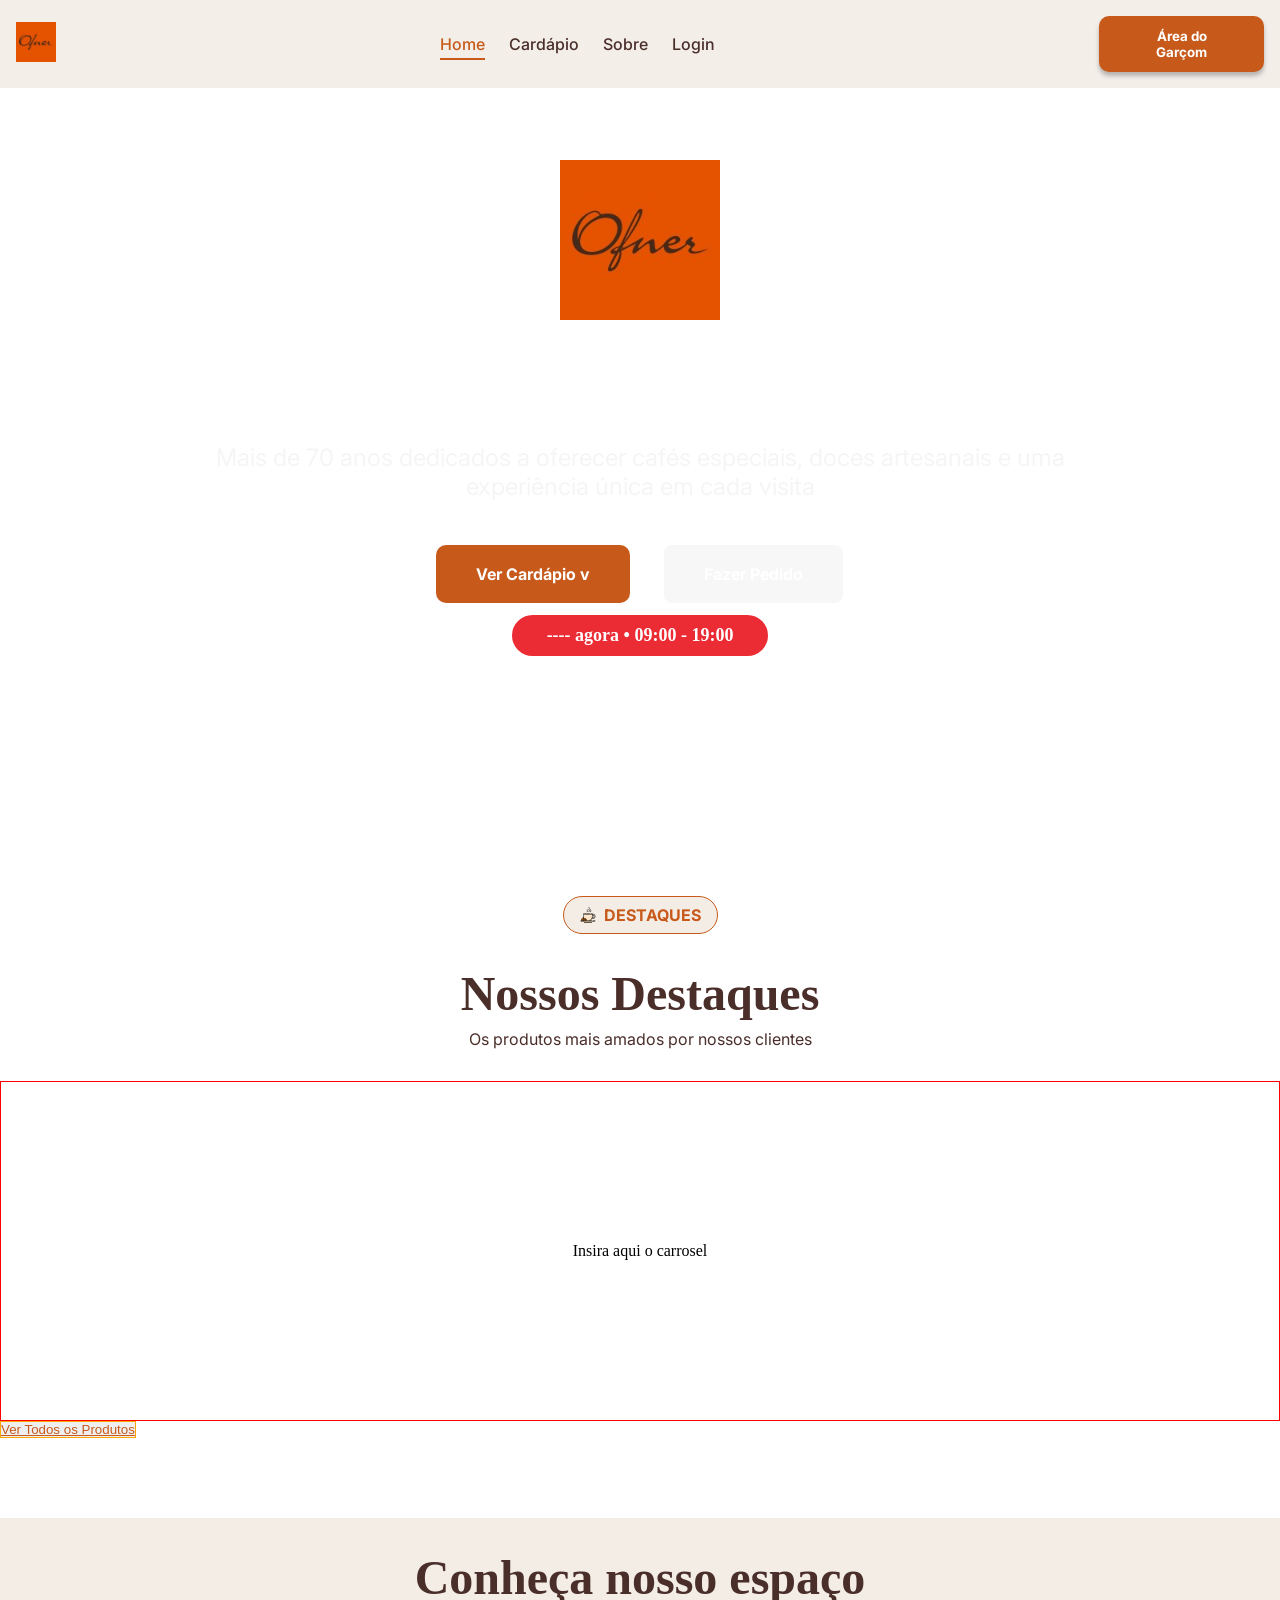
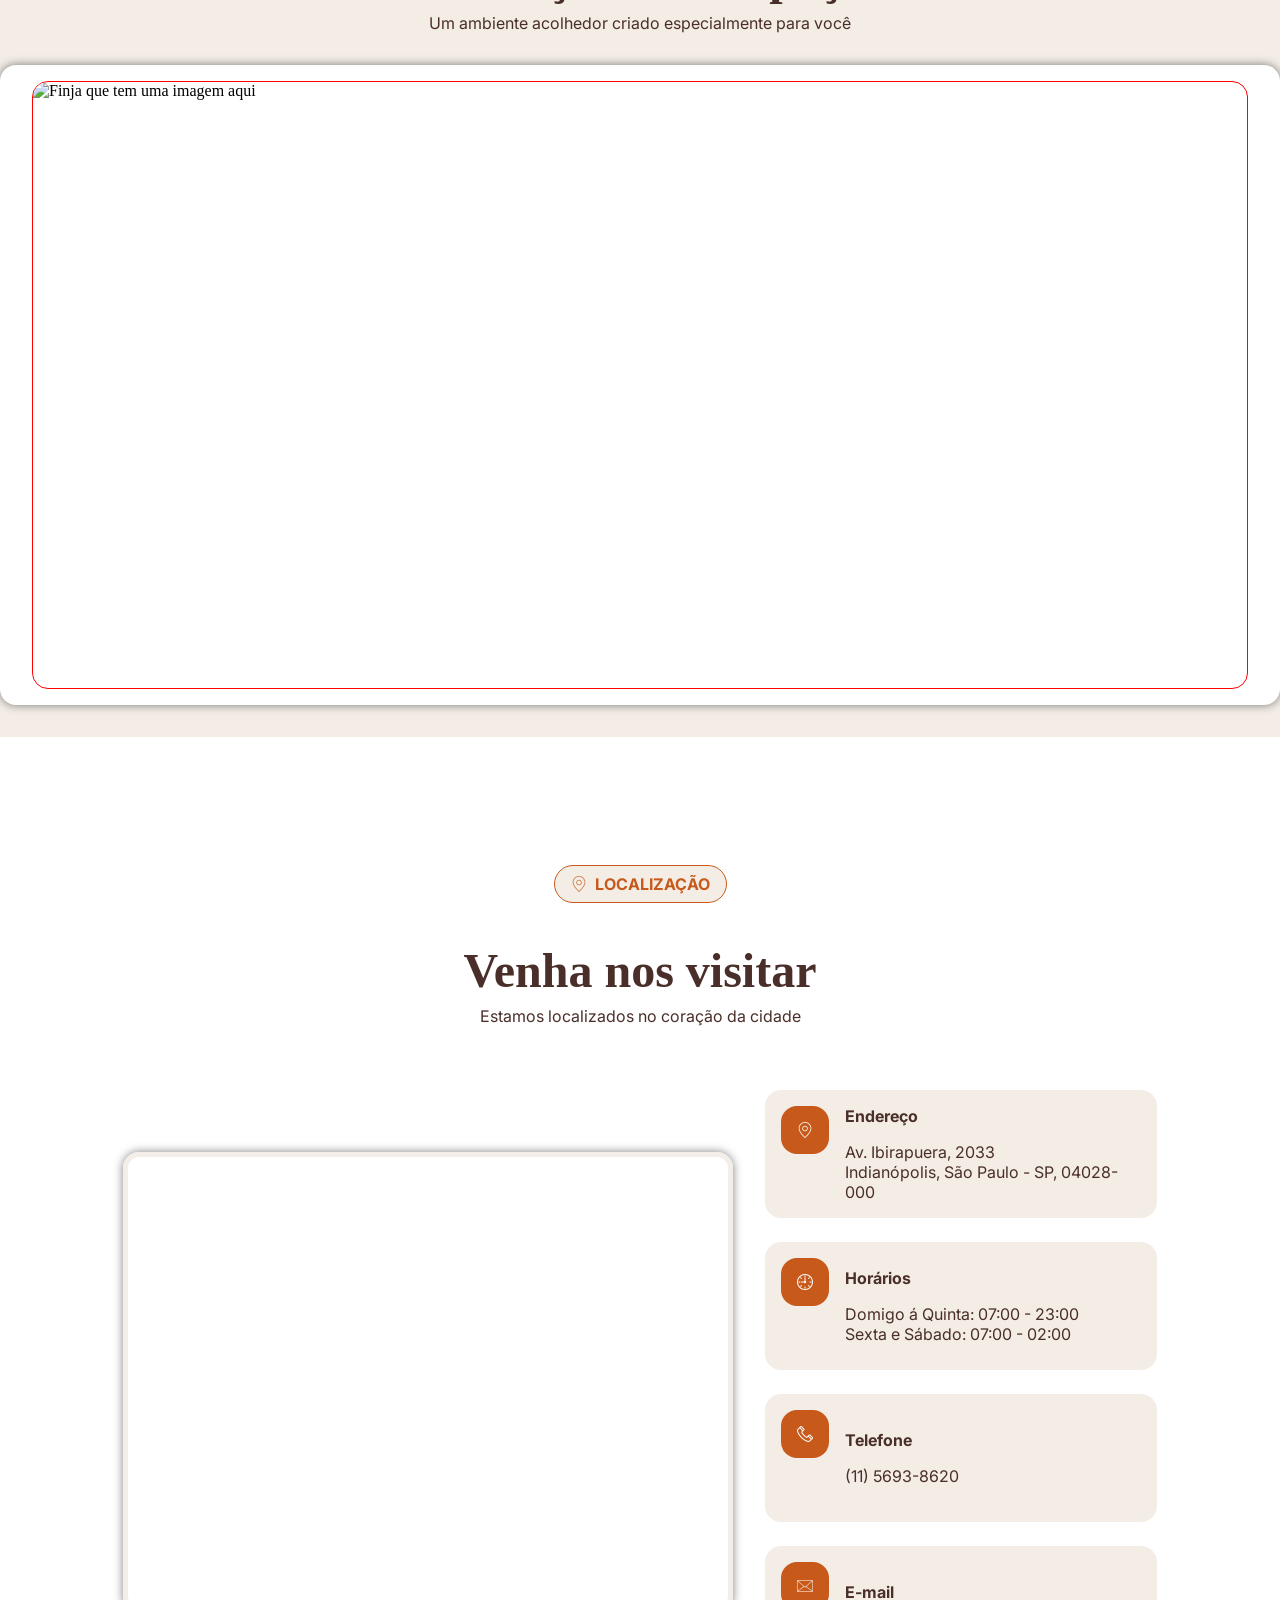
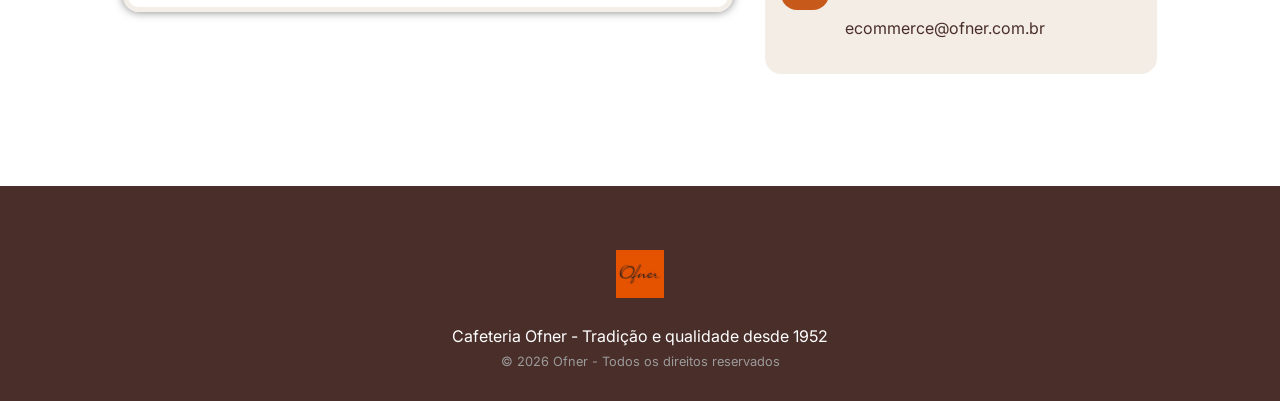
==== pages/html/index.html @ 8b54ce91 "Home base finalizada - Criação de outras páginas não finalizadas - Novas abas de icones e imagens" ====
<!doctype html>
<html lang="pt-br">
  <head>
    <meta charset="UTF-8" />
    <meta name="viewport" content="width=device-width, initial-scale=1.0" />
    <link rel="shortcut icon" href="../../assets/ofner_logo.jpg" type="image/x-icon">
    <link rel="preconnect" href="https://fonts.googleapis.com" />
    <link rel="preconnect" href="https://fonts.gstatic.com" crossorigin />
    <link
      href="https://fonts.googleapis.com/css2?family=Lexend:wght@100..900&family=Playfair+Display:ital,wght@0,400..900;1,400..900&display=swap"
      rel="stylesheet"
    />
    <link rel="preconnect" href="https://fonts.googleapis.com" />
    <link rel="preconnect" href="https://fonts.gstatic.com" crossorigin />
    <link
      href="https://fonts.googleapis.com/css2?family=Inter:ital,opsz,wght@0,14..32,100..900;1,14..32,100..900&family=Playfair+Display:ital,wght@0,400..900;1,400..900&display=swap"
      rel="stylesheet"
    />
    <link rel="stylesheet" href="../css/style.css" />
    <title>Ofner</title>
  </head>
  <body>
    <header>
      <nav>
        <div class="nav-logo">
          <img src="../../assets/ofner_logo.jpg" alt="" />
        </div>
        <div>
          <ul class="nav-links">
            <li id="home"><a href="./index.html">Home</a></li>
            <li id="cardapio"><a href="./cardapio.html">Cardápio</a></li>
            <li id="sobre"><a href="./sobre.html">Sobre</a></li>
            <li id="login"><a href="./login.html">Login</a></li>
          </ul>
        </div>
        <div>
          <button class="nav-button">
            <a href="#">Área do Garçom</a>
          </button>
        </div>
      </nav>
    </header>
    <main>
      <section class="apresentacao">
        <div class="apresentacao-logo">
          <img src="../../assets/ofner_logo.jpg" alt="" />
        </div>
        <div class="apresentacao-text">
          <h1 class="apresentacao-text-titulo">
            Tradição, sabor e elegancia desde 1952
          </h1>
          <p class="apresentacao-text-p">
            Mais de 70 anos dedicados a oferecer cafés especiais, doces
            artesanais e uma experiência única em cada visita
          </p>
        </div>
        <div class="apresentacao-button">
          <button class="apresentacao-button-cardapio">
            <a href="#">Ver Cardápio v</a>
          </button>
          <button class="apresentacao-button-pedido">
            <a href="#">Fazer Pedido</a>
          </button>
        </div>
        <div class="apresentacao-horario">
          <p>---- agora • 09:00 - 19:00</p>
        </div>
      </section>
      <section class="destaques">
        <div class="destaques-logo">
          <img src="../../assets/icons/coffee-cup.png" alt="" />
          <p>Destaques</p>
        </div>

        <div class="destaques-textos">
          <h1 class="destaques-textos-titulo">Nossos Destaques</h1>

          <p class="destaques-textos-p">
            Os produtos mais amados por nossos clientes
          </p>
        </div>

        <div class="destaques-produtos">Insira aqui o carrosel</div>
        <button class="destaques-cardapio">
          <a href="#">Ver Todos os Produtos</a>
        </button>
      </section>
      <section class="espaco">
        <div class="espaco-textos">
            <h2 class="espaco-textos-titulo">Conheça nosso espaço</h2>
            <p class="espaco-textos-p">Um ambiente acolhedor criado especialmente para você</p>
        </div>
        <div class="espaco-imagens">
            <img src="" alt="Finja que tem uma imagem aqui">
        </div>
      </section>
      <section class="localizacao">
        <div class="localizacao-logo">
        <img src="../../assets/icons/location-pin-orange.png" alt="" />
          <p>Localização</p>
        </div>
        <div class="localizacao-textos">
            <h1 class="localizacao-textos-titulo">Venha nos visitar</h1>
            <p class="localizacao-textos-p">Estamos localizados no coração da cidade</p>
        </div>
        <div class="localizacao-mapa">
            <div class="localizacao-gps">
                <iframe src="https://www.google.com/maps/embed?pb=!1m18!1m12!1m3!1d3656.0475045077424!2d-46.6606654!3d-23.6026292!2m3!1f0!2f0!3f0!3m2!1i1024!2i768!4f13.1!3m3!1m2!1s0x94ce5a1b2d0c4cb1%3A0xdc3d9c0f58ec8a2a!2sOfner%20-%20Moema!5e0!3m2!1spt-BR!2sbr!4v1777768872224!5m2!1spt-BR!2sbr" width="600" height="450" style="border:0;" allowfullscreen="" loading="lazy" referrerpolicy="no-referrer-when-downgrade"></iframe>
            </div>
            <div class="localizacao-informacoes">
                <div class="localizacao-informacoes-endereco">
                    <div class="localizacao-informacoes-endereco-icon">
                        <img src="../../assets/icons/location-pin-white.png" alt="">
                    </div>
                    <div class="localizacao-informacoes-endereco-texto">
                        <h3 class="localizacao-informacoes-endereco-texto-titulo">Endereço</h3>
                        <p class="localizacao-informacoes-endereco-texto-p">Av. Ibirapuera, 2033</p>
                        <p class="localizacao-informacoes-endereco-texto-p">Indianópolis, São Paulo - SP, 04028-000</p>
                    </div>
                </div>

                <div class="localizacao-informacoes-horario">
                    <div class="localizacao-informacoes-horario-icon">
                        <img src="../../assets/icons/clock-white.png" alt="">
                    </div>
                    <div class="localizacao-informacoes-horario-texto">
                        <h3 class="localizacao-informacoes-horario-texto-titulo">Horários</h3>
                        <p class="localizacao-informacoes-horario-texto-p">Domigo á Quinta: 07:00 - 23:00</p>
                        <p class="localizacao-informacoes-horario-texto-p">Sexta e Sábado: 07:00 - 02:00</p>
                    </div>
                </div>
                <div class="localizacao-informacoes-telefone">
                    <div class="localizacao-informacoes-telefone-icon">
                        <img src="../../assets/icons/telephone-white.png" alt="">
                    </div>
                    <div class="localizacao-informacoes-telefone-texto">
                        <h3 class="localizacao-informacoes-telefone-texto-titulo">Telefone</h3>
                        <p class="localizacao-informacoes-telefone-texto-p">(11) 5693-8620</p>
                    </div>
                </div>
                <div class="localizacao-informacoes-email">
                    <div class="localizacao-informacoes-email-icon">
                        <img src="../../assets/icons/email-white.png" alt="">
                    </div>
                    <div class="localizacao-informacoes-email-texto">
                        <h3 class="localizacao-informacoes-email-texto-titulo">E-mail</h3>
                        <p class="localizacao-informacoes-email-texto-p">ecommerce@ofner.com.br</p>
                    </div>
                </div>
            </div>
        </div>
      </section>
      <footer class="rodape">
        <div class="rodape-logo">
            <img src="../../assets/ofner_logo.jpg" alt="">
        </div>
        <div class="rodape-texto">
            <p class="rodape-texto-p">Cafeteria Ofner - Tradição e qualidade desde 1952</p>

            <p class="rodape-texto-copyright">© 2026 Ofner - Todos os direitos reservados</p>
        </div>
      </footer>
    </main>
  </body>
</html>
---- pages/css/style.css ----
* {
  margin: 0;
  padding: 0;
  box-sizing: border-box;
}

nav {
  display: flex;
  justify-content: center;
  align-items: center;
  padding: 1rem;
  gap: 24rem;
  background-color: #f3eee8;
  position: fixed;
  top: 0;                
  z-index: 1000; 
  width: 100%;
}

.nav-links {
  display: flex;
  list-style: none;
  gap: 1.5rem;
  margin-top: 0.5rem;
  margin-bottom: 0.5rem;
}

.nav-links > li > a{
  cursor: pointer;
  color: #4a2e2a;
  font-weight: 500;
  font-family: inter;
  text-decoration: none;
}

.nav-links > li:hover {
  color: #c75a1b;
}

#home > a{
  color: #c75a1b;
  text-decoration: underline #c75a1b;
  text-decoration-thickness: 2px;
  text-underline-offset: 8px; 
}

.nav-logo > img {
  width: 2.5rem;
}

.nav-button {
  cursor: pointer;
  border-radius: 10px;
  background-color: #c75a1b;
  padding: 10px;
  border: none;
  padding-top: 0.75rem;
  padding-bottom: 0.75rem;
  padding-right: 2rem;
  padding-left: 2rem;
  box-shadow: 0px 4px 4px rgba(0, 0, 0, 0.25);
}

.nav-button:hover {
  background-color: #c28766;
}

.nav-button > a {
  text-decoration: none;
  color: white;
  font-weight: 700;
  font-family: inter;
}

.apresentacao {
  display: flex;
  justify-content: center;
  align-items: center;
  flex-direction: column;
  gap: 10px;
  padding-top: 10rem;
  padding-bottom: 10rem;
  background-image:
    linear-gradient(rgb(74,46,42, 0.9)),
    /* Sobreposição preta 50% */ url("../../assets/imgs/fundo-home.jpeg");
  background-size: cover;
  background-position: center;
}

.apresentacao-logo > img {
  width: 10rem;
  height: 10rem;
}

.apresentacao-text {
  display: flex;
  justify-content: center;
  align-items: center;
  flex-direction: column;
  gap: 10px;
}

.apresentacao-text-titulo {
  font-size: 4.5rem;
  font-family: playfair;
  color: white;
  text-align: center;
}

.apresentacao-text-p {
  font-size: 1.5rem;
  font-family: inter;
  color: whitesmoke;
  text-align: center;
  padding-left: 10rem;
  padding-right: 10rem;
  padding-top: 1rem;
}

.apresentacao-button {
  display: flex;
  justify-content: center;
  align-items: center;
  gap: 2rem;
  padding-top: 2rem;
}

.apresentacao-button-cardapio {
  cursor: pointer;
  border-radius: 10px;
  background-color: #c75a1b;
  padding: 10px;
  border: none;
  padding: .625rem;
  padding-top: 1.2rem;
  padding-bottom: 1.2rem;
  padding-right: 2.5rem;
  padding-left: 2.5rem;
}

.apresentacao-button-cardapio:hover {
  background-color: #c28766;
  transform: scale(1.02);
  transition: transform 0.3s ease;
  box-shadow: 2px 10px 20px rgba(189, 95, 41, 0.3);
}

.apresentacao-button-cardapio > a {
  text-decoration: none;
  color: white;
  font-size: 1rem;
  font-family: inter;
  font-weight: 700;
}

.apresentacao-horario {
  background-color: #eb2c35;
  border: #eb2c35 10px solid;
  border-radius: 50px;
  padding-left: 25px;
  padding-right: 25px;
  align-items: center;
}
.apresentacao-horario p {
  color: white;
  font-size: 18px;
  font-weight: 700;
}
.apresentacao-button-pedido {
  cursor: pointer;
  border-radius: 10px;
  background-color: rgba(214, 214, 214, 0.205);
  padding: .625rem;
  padding-top: 1.2rem;
  padding-bottom: 1.2rem;
  padding-right: 2.5rem;
  padding-left: 2.5rem;
  border: white 2px solid;
}

.apresentacao-button-pedido > a {
  text-decoration: none;
  color: white;
  font-size: 1rem;
  font-family: inter;
  font-weight: bold;
  transition:
    transform 0.3s ease,
    background-color 0.3s;
}

.apresentacao-button-pedido:hover {
  background-color: rgba(141, 141, 141, 0.678);
  border: orangered 2px solid;
  transform: scale(1.02);
  transition: transform 0.3s ease;
}



.destaques {
  display: flex;
  flex-direction: column;
}

.destaques-logo {
  display: flex;
  justify-content: center;
  align-items: center;
  border: #c75a1b 1px solid;
  margin-top: 5rem;
  margin-bottom: 2rem;
  width: fit-content;
  margin-left: auto;
  margin-right: auto;
  padding-top: 0.5rem;
  padding-bottom: 0.5rem;
  padding-left: 1rem;
  padding-right: 1rem;
  border-radius: 5rem;
  gap: 0.5rem;
  background-color: #f3ede6;
}

.destaques-logo > img {
  width: 1rem;
  height: 1rem;
}

.destaques-logo > p {
  font-size: 1rem;
  font-family: inter;
  color: #c75a1b;
  text-align: center;
  text-transform: uppercase;
  font-weight: bold;
}

.destaques-textos {
  display: flex;
  justify-content: center;
  align-items: center;
  flex-direction: column;
  gap: 0.5rem;
  margin-bottom: 2rem;
}

.destaques-textos-titulo {
  font-size: 3rem;
  font-family: playfair;
  text-align: center;
  color: #4a2e2a;
}

.destaques-textos-p {
  font-size: 1rem;
  font-family: inter;
  text-align: center;
  color: #4a2e2a;
}

.destaques-produtos {
  border: 1px solid red;
  padding: 10rem;
  display: flex;
  justify-content: center;
  align-items: center;
}

.destaques-cardapio{
  border: 1px orange solid;
  width: fit-content;
}
.destaques-cardapio>a{
  color: #c75a1b;

}



.espaco {
  display: flex;
  justify-content: center;
  align-items: center;
  flex-direction: column;
  margin-top: 5rem;
  margin-bottom: 5rem;
  gap: 2rem;
  background-color: #f3ede6;
  padding: 2rem;
}

.espaco-textos {
  display: flex;
  justify-content: center;
  align-items: center;
  flex-direction: column;
  gap: 0.5rem;
}

.espaco-textos-titulo {
  font-size: 3rem;
  font-family: playfair;
  text-align: center;
  color: #4a2e2a;
}

.espaco-textos-p {
  font-size: 1rem;
  font-family: inter;
  text-align: center;
  color: #4a2e2a;
}

.espaco-imagens {
  background-color: white;
  width: 80rem;
  height: 40rem;
  display: flex;
  justify-content: center;
  align-items: center;
  border-radius: 1rem;
  box-shadow: 0px 0px 10px 0px rgba(0, 0, 0, 0.5);
}

.espaco-imagens>img{
  border: 1px solid red;
  width: 95%;
  height: 95%;
  border-radius: 1rem;
}



.localizacao{
  display: flex;
  justify-content: center;
  align-items: center;
  flex-direction: column;
  margin-top: 5rem;
  margin-bottom: 5rem;
  gap: 2rem;
  background-color: white;
  padding: 2rem;
}

.localizacao-logo {
  display: flex;
  justify-content: center;
  align-items: center;
  border: #c75a1b 1px solid;
  margin-top: 1rem;
  margin-bottom: 0.5rem;
  width: fit-content;
  margin-left: auto;
  margin-right: auto;
  padding-top: 0.5rem;
  padding-bottom: 0.5rem;
  padding-left: 1rem;
  padding-right: 1rem;
  border-radius: 5rem;
  gap: 0.5rem;
  background-color: #f3ede6;
}

.localizacao-logo > img {
  width: 1rem;
  height: 1rem;
}

.localizacao-logo > p {
  font-size: 1rem;
  font-family: inter;
  color: #c75a1b;
  text-align: center;
  text-transform: uppercase;
  font-weight: bold;
}

.localizacao-textos {
  display: flex;
  justify-content: center;
  align-items: center;
  flex-direction: column;
  gap: 0.5rem;
  margin-bottom: 2rem;
}

.localizacao-textos-titulo {
  font-size: 3rem;
  font-family: playfair;
  text-align: center;
  color: #4a2e2a;
}

.localizacao-textos-p {
  font-size: 1rem;
  font-family: inter;
  text-align: center;
  color: #4a2e2a;
}

.localizacao-mapa {
  width: 85%;
  display: flex;
  justify-content: center;
  align-items: center;
  gap: 2rem;
}

.localizacao-gps {
  border: 5px solid #f3eee8;
  border-radius: 1rem;
  display: flex;
  justify-content: center;
  align-items: center;
  box-shadow: 0px 0px 10px 0px rgba(0, 0, 0, 0.5);
}

.localizacao-gps>iframe{
  border-radius: 1rem;
}

.localizacao-informacoes {
  display: flex;
  flex-direction: column;
  justify-content: center;
  width: 50%;
  gap: 1.5rem;
}

.localizacao-informacoes-endereco {
  display: flex;
  justify-content: baseline;
  align-items: center;
  background-color: #f3ede6;
  width: 100%;
  padding-left: 1rem;
  padding-top: 1rem;
  padding-bottom: 1rem;
  border-radius: 1rem;
}

.localizacao-informacoes-endereco:hover {
  box-shadow: 0px 0px 10px 0px rgba(0, 0, 0, 0.5);
}

.localizacao-informacoes-endereco-icon {
  
  background-color: #c75a1b;
  padding: 1rem;
  border-radius: 1rem;
  display: flex;
  justify-content: center;
  align-items: center;
  position: initial;
  margin-bottom: 3rem;
}

.localizacao-informacoes-endereco-icon > img {
  
  width: 1rem;
  height: 1rem;
}

.localizacao-informacoes-endereco-texto {
  display: flex;
  flex-direction: column;
  padding-left: 1rem;
  padding-right: 1rem;
}

.localizacao-informacoes-endereco-texto-titulo {
  font-size: 1rem;
  font-family: inter;
  margin-bottom: 1rem;
  color:#4a2e2a;
}

.localizacao-informacoes-endereco-texto-p {
  font-size: 1rem;
  font-family: inter;
  color:#4a2e2a;
}

.localizacao-informacoes-horario {
  display: flex;
  justify-content: baseline;
  align-items: center;
  background-color: #f3ede6;
  width: 100%;
  padding-left: 1rem;
  padding-top: 1rem;
  padding-bottom: 1rem;
  border-radius: 1rem;
}

.localizacao-informacoes-horario:hover {
  box-shadow: 0px 0px 10px 0px rgba(0, 0, 0, 0.5);
}

.localizacao-informacoes-horario-icon {
  
  background-color: #c75a1b;
  padding: 1rem;
  border-radius: 1rem;
  display: flex;
  justify-content: center;
  align-items: center;
  position: initial;
  margin-bottom: 3rem;
}

.localizacao-informacoes-horario-icon > img {
  
  width: 1rem;
  height: 1rem;
}

.localizacao-informacoes-horario-texto {
  display: flex;
  flex-direction: column;
  padding-left: 1rem;
  padding-right: 1rem;
}

.localizacao-informacoes-horario-texto-titulo {
  font-size: 1rem;
  font-family: inter;
  margin-bottom: 1rem;
  color:#4a2e2a;
}

.localizacao-informacoes-horario-texto-p {
  font-size: 1rem;
  font-family: inter;
  color:#4a2e2a;
}

.localizacao-informacoes-telefone {
  display: flex;
  justify-content: baseline;
  align-items: center;
  background-color: #f3ede6;
  width: 100%;
  padding-left: 1rem;
  padding-top: 1rem;
  padding-bottom: 1rem;
  border-radius: 1rem;
}

.localizacao-informacoes-telefone:hover {
  box-shadow: 0px 0px 10px 0px rgba(0, 0, 0, 0.5);
}

.localizacao-informacoes-telefone-icon {
  
  background-color: #c75a1b;
  padding: 1rem;
  border-radius: 1rem;
  display: flex;
  justify-content: center;
  align-items: center;
  position: initial;
  margin-bottom: 3rem;
}

.localizacao-informacoes-telefone-icon > img {
  
  width: 1rem;
  height: 1rem;
}

.localizacao-informacoes-telefone-texto {
  display: flex;
  flex-direction: column;
  padding-left: 1rem;
  padding-right: 1rem;
}

.localizacao-informacoes-telefone-texto-titulo {
  font-size: 1rem;
  font-family: inter;
  margin-bottom: 1rem;
  color:#4a2e2a;
}

.localizacao-informacoes-telefone-texto-p {
  font-size: 1rem;
  font-family: inter;
  color:#4a2e2a;
}

.localizacao-informacoes-email {
  display: flex;
  justify-content: baseline;
  align-items: center;
  background-color: #f3ede6;
  width: 100%;
  padding-left: 1rem;
  padding-top: 1rem;
  padding-bottom: 1rem;
  border-radius: 1rem;
}

.localizacao-informacoes-email:hover {
  box-shadow: 0px 0px 10px 0px rgba(0, 0, 0, 0.5);
}

.localizacao-informacoes-email-icon {
  
  background-color: #c75a1b;
  padding: 1rem;
  border-radius: 1rem;
  display: flex;
  justify-content: center;
  align-items: center;
  position: initial;
  margin-bottom: 3rem;
}

.localizacao-informacoes-email-icon > img {
  
  width: 1rem;
  height: 1rem;
}

.localizacao-informacoes-email-texto {
  display: flex;
  flex-direction: column;
  padding-left: 1rem;
  padding-right: 1rem;
}

.localizacao-informacoes-email-texto-titulo {
  font-size: 1rem;
  font-family: inter;
  margin-bottom: 1rem;
  color:#4a2e2a;
}

.localizacao-informacoes-email-texto-p {
  font-size: 1rem;
  font-family: inter;
  color:#4a2e2a;
}



.rodape {
  display: flex;
  justify-content: center;
  align-items: center;
  flex-direction: column;
  gap: 0.25rem;
  background-color: #4a2e2a;
  padding: 2rem;
}

.rodape-logo {
  display: flex;
  justify-content: center;
  align-items: center;
  margin-top: 1rem;
  margin-bottom: 0.5rem;
  width: fit-content;
  margin-left: auto;
  margin-right: auto;
  padding: 1rem;
  border-radius: 1rem;
}

.rodape-logo > img {
  width: 3rem;
  height: 3rem;
}

.rodape-texto {
  display: flex;
  justify-content: center;
  align-items: center;
  flex-direction: column;
  gap: 0.5rem;
  color: white;
}

.rodape-texto-p {
  font-size: 1rem;
  font-family: inter;
  text-align: center;
}

.rodape-texto-copyright {
  font-size: 0.8rem;
  font-family: inter;
  text-align: center;
  color: rgb(155, 155, 155);
}
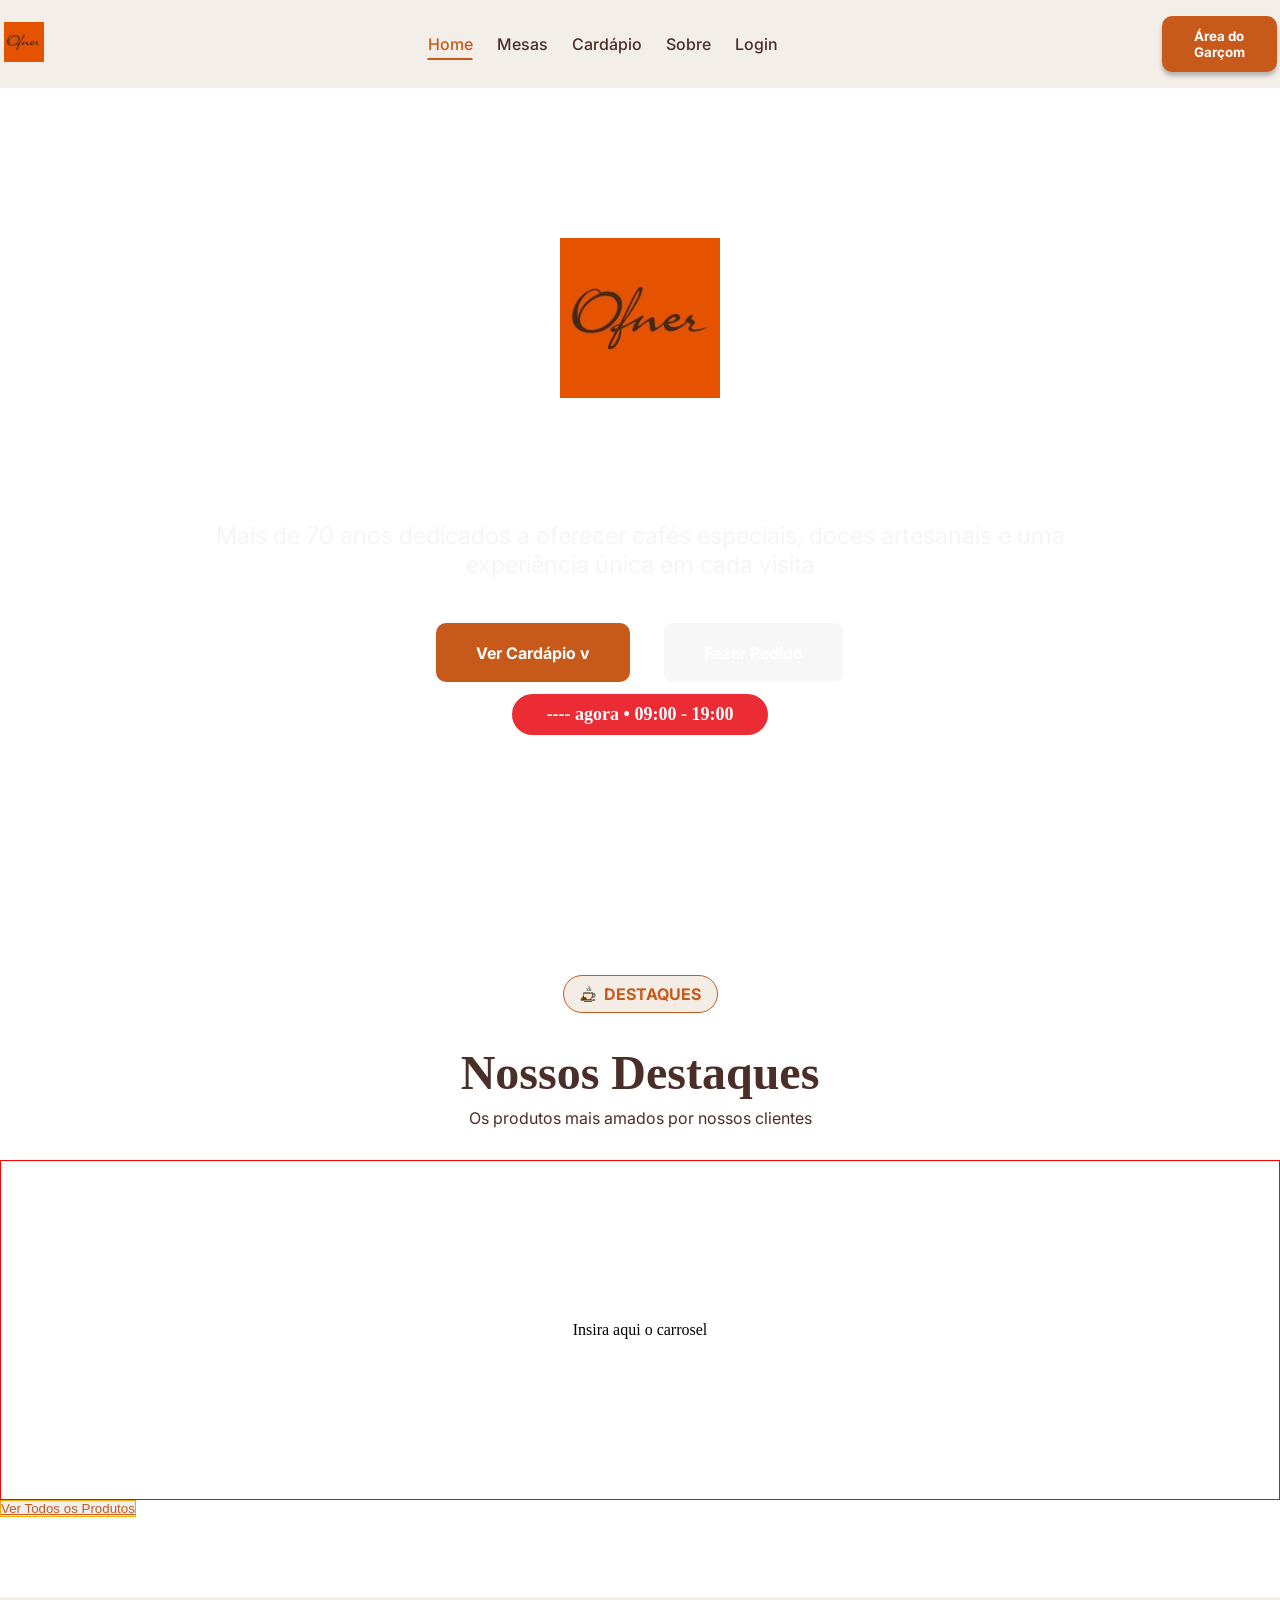
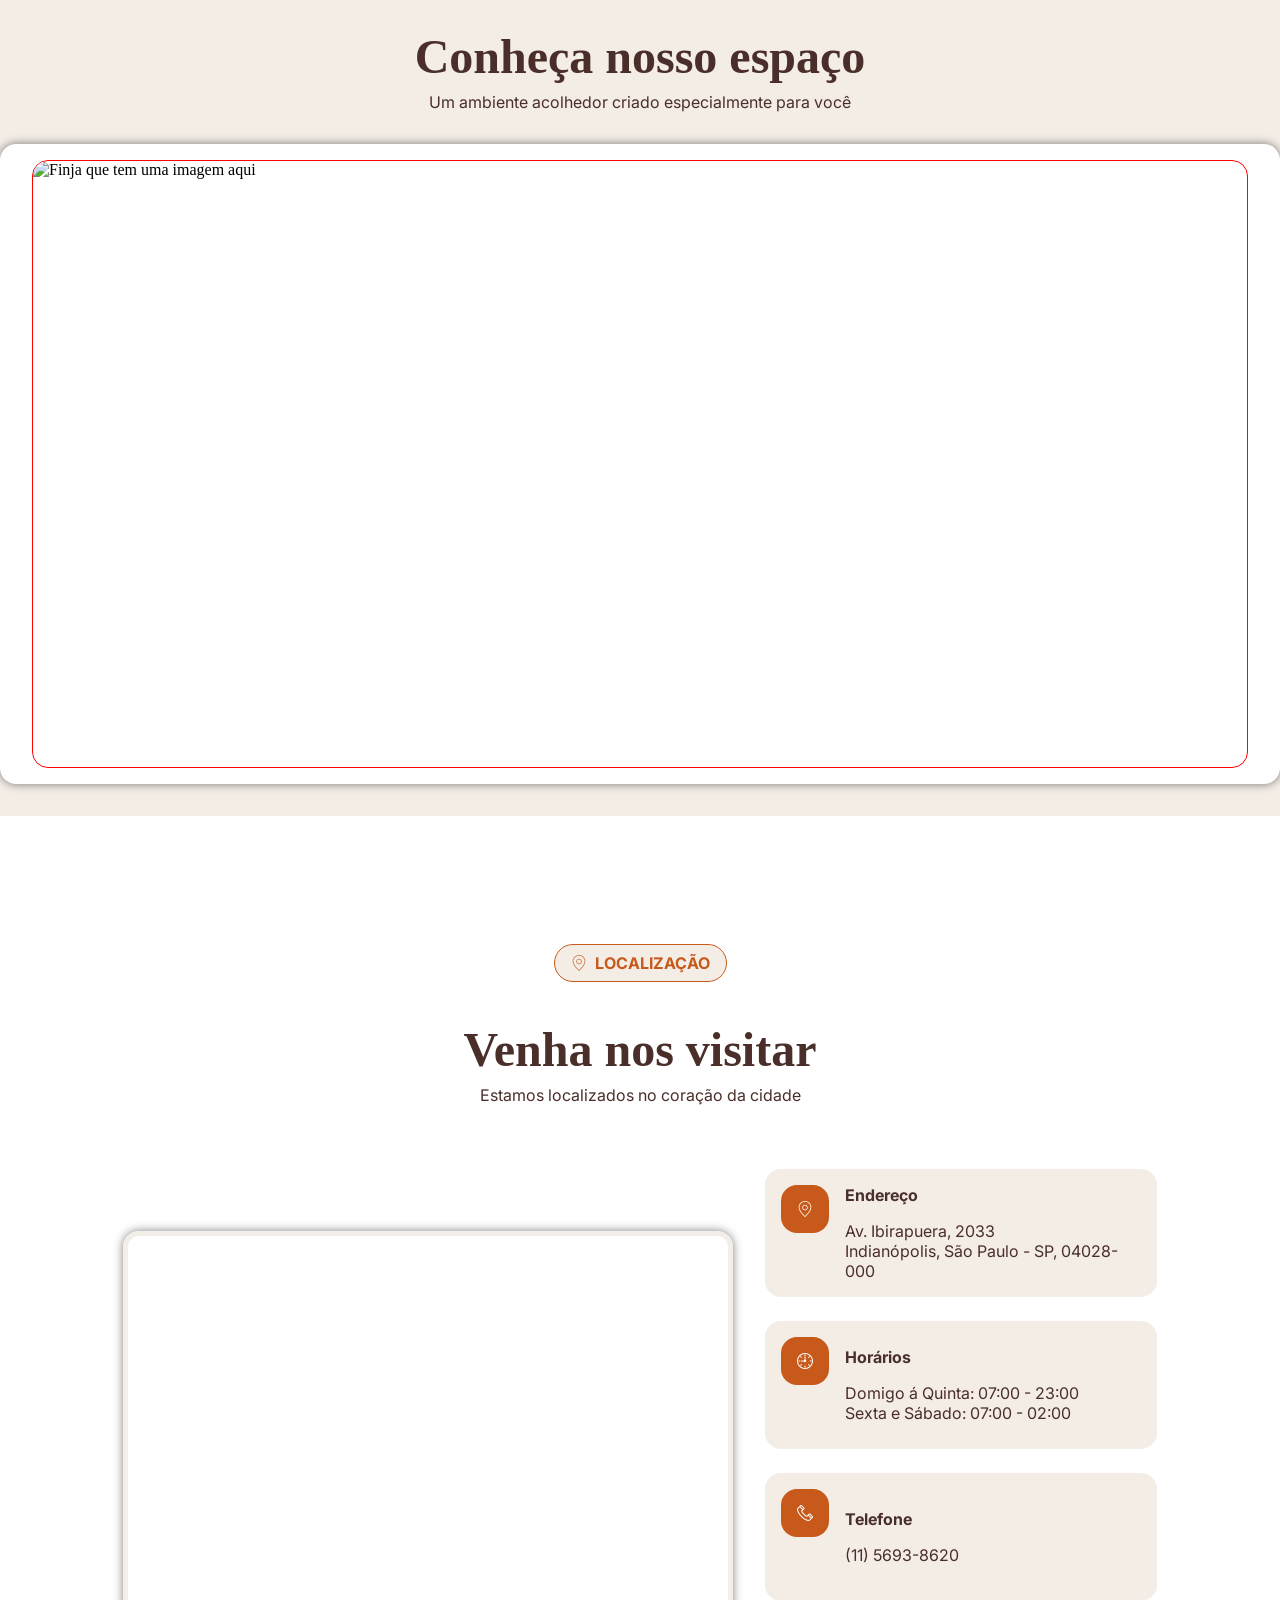
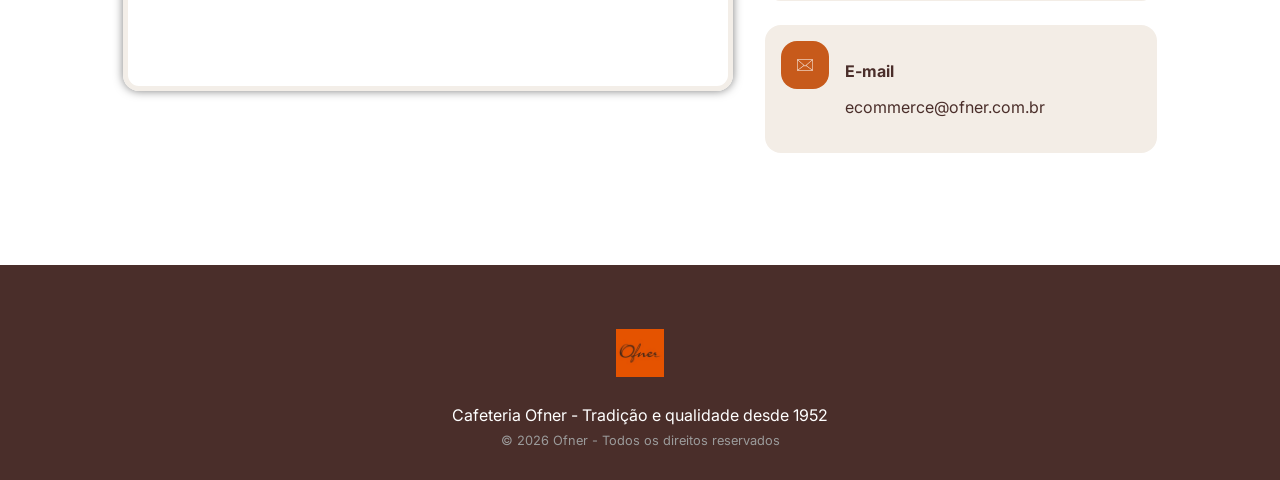
==== commit 7154fe2e: "Terminado a estilização da página das mesas, criação das páginas css respectivas a cada página html " ====
--- a/pages/html/index.html
+++ b/pages/html/index.html
@@ -28,6 +28,7 @@
         <div>
           <ul class="nav-links">
             <li id="home"><a href="./index.html">Home</a></li>
+            <li id="mesas"><a href="./mesas.html">Mesas</a></li>
             <li id="cardapio"><a href="./cardapio.html">Cardápio</a></li>
             <li id="sobre"><a href="./sobre.html">Sobre</a></li>
             <li id="login"><a href="./login.html">Login</a></li>
--- a/pages/css/style.css
+++ b/pages/css/style.css
@@ -72,6 +72,10 @@
   font-family: inter;
 }
 
+main {
+  margin-top: 4.9rem;
+}
+
 .apresentacao {
   display: flex;
   justify-content: center;
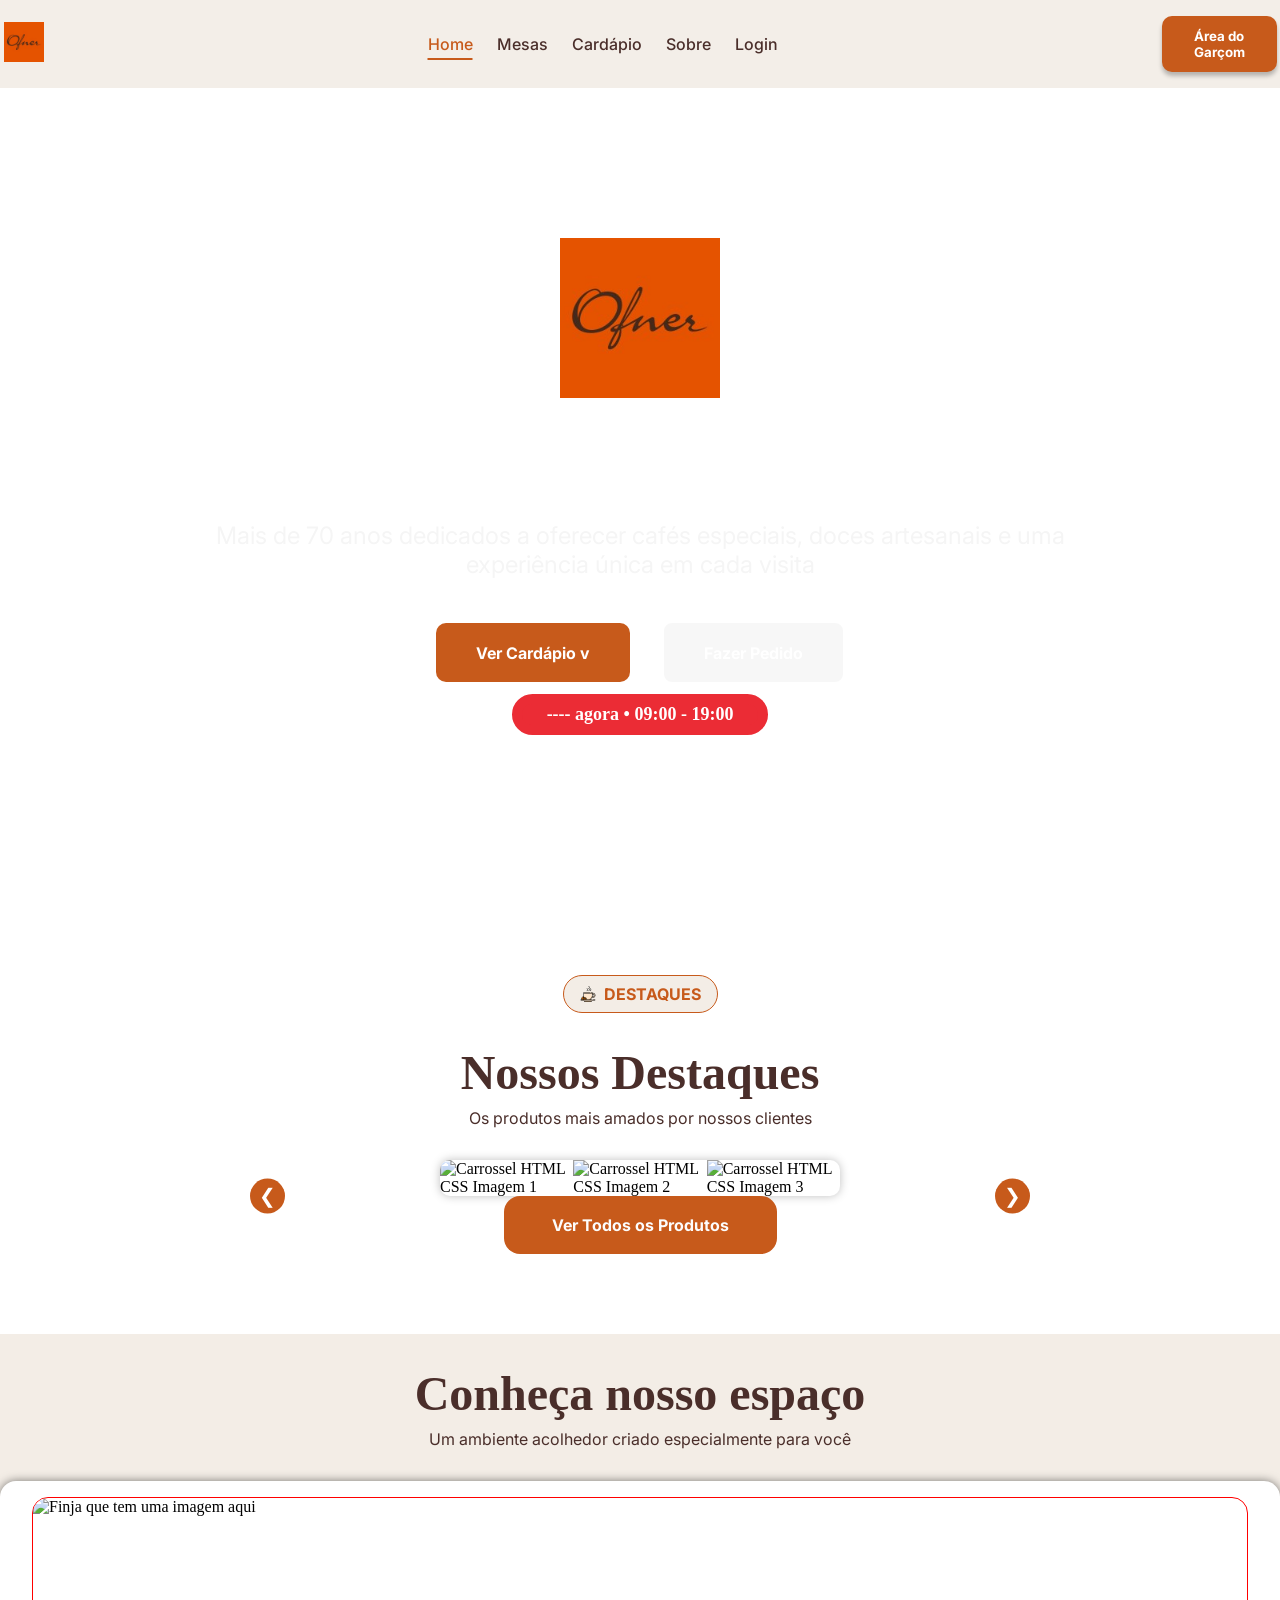
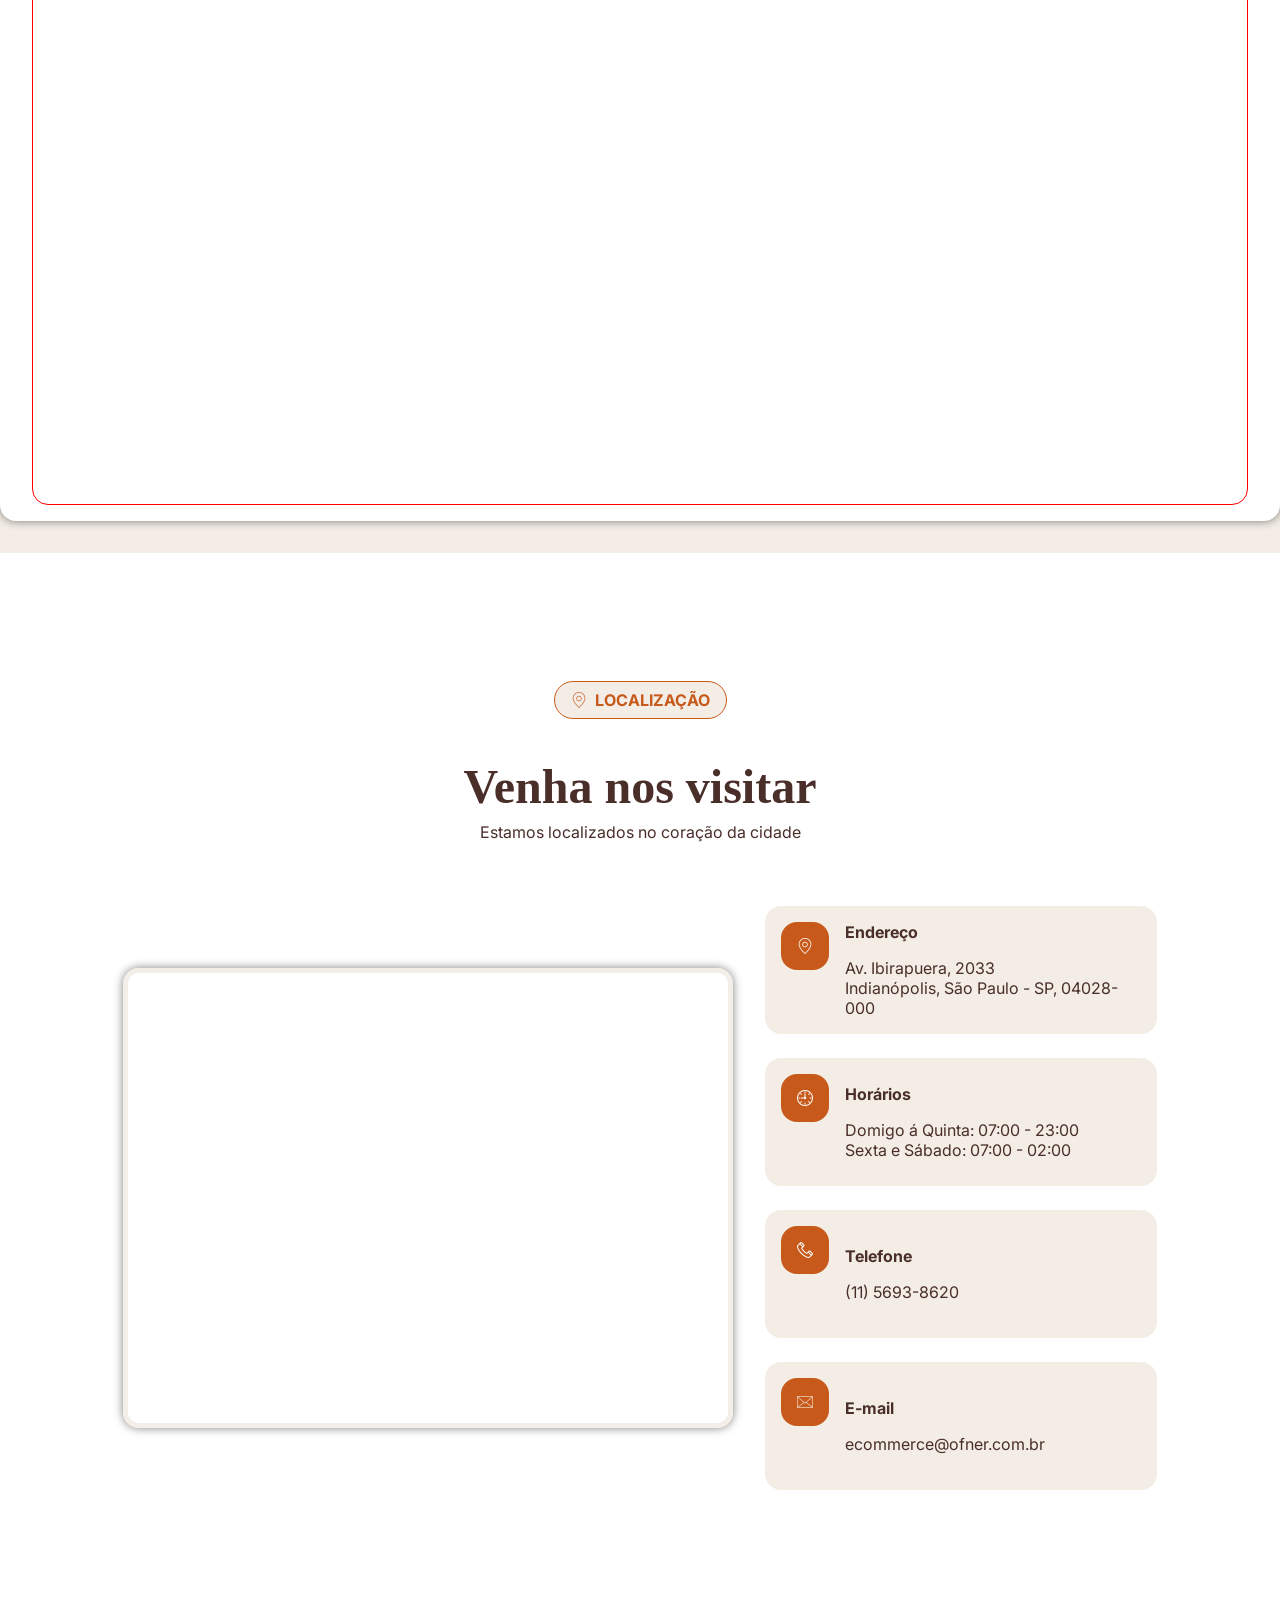
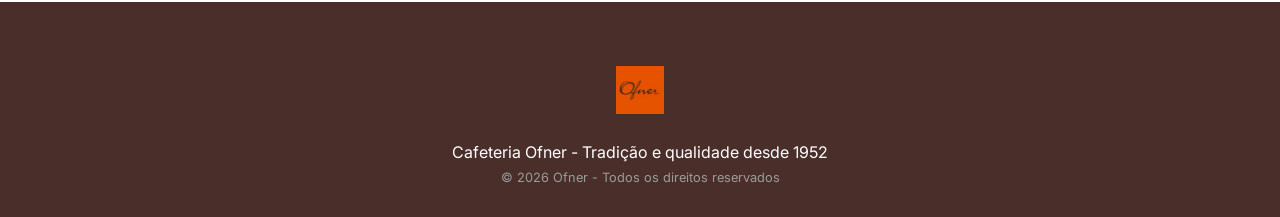
==== commit 4ac1b657: "Um monte de coisas Co-authored-by: Yago Vidal Oliveira De Almeida <YagoVid@users.noreply.github.com>" ====
--- a/pages/html/index.html
+++ b/pages/html/index.html
@@ -81,7 +81,15 @@
           </p>
         </div>
 
-        <div class="destaques-produtos">Insira aqui o carrosel</div>
+        <div class="destaques-produtos">
+          <div class="slides">
+            <img src="../../assets/imgs/cafe.jpg" alt="Carrossel HTML CSS Imagem 1">
+            <img src="../../assets/imgs/croissant.jpg" alt="Carrossel HTML CSS Imagem 2">
+            <img src="assets/imgs/" alt="Carrossel HTML CSS Imagem 3">
+          </div>
+          <button class="btn-prev">&#10094;</button>
+          <button class="btn-next">&#10095;</button>
+        </div>
         <button class="destaques-cardapio">
           <a href="#">Ver Todos os Produtos</a>
         </button>
--- a/pages/css/style.css
+++ b/pages/css/style.css
@@ -33,7 +33,11 @@
   text-decoration: none;
 }
 
-.nav-links > li:hover {
+.nav-links:hover {
+  color: #c75a1b;
+}
+
+.nav-links > li :hover {
   color: #c75a1b;
 }
 
@@ -205,6 +209,8 @@
 .destaques {
   display: flex;
   flex-direction: column;
+  justify-content: center;
+  align-items: center;
 }
 
 .destaques-logo {
@@ -264,20 +270,68 @@
 }
 
 .destaques-produtos {
-  border: 1px solid red;
-  padding: 10rem;
-  display: flex;
-  justify-content: center;
-  align-items: center;
+  max-width: 400px;
+  overflow: hidden;
+  border-radius: 10px;
+  box-shadow: 0 0 10px rgba(0,0,0,0.25);
+}
+
+.destaques-produtos button {
+  position: absolute;
+  transform: translateY(-50%);
+  width: 35px;
+  height: 35px;
+  border-radius: 50%;
+  border: none;
+  background: #c75a1b;
+  color: white;
+  font-size: 20px;
+  cursor: pointer;
+  transition: background-color 0.2s ease;
+}
+
+.destaques-produtos .btn-prev { 
+  left: 250px;
+}
+.destaques-produtos .btn-next { 
+  right: 250px;
+}
+
+.destaques-produtos button:hover {
+    background: #c75a1b;
+}
+
+.slides {
+  display: flex;
+  transition: transform 0.5s ease-in-out;
+}
+
+.slides img {
+  max-width: 100%;
+  object-fit: contain;
+  display: block;
 }
 
 .destaques-cardapio{
-  border: 1px orange solid;
+  border: 1px #c75a1b;
   width: fit-content;
+  margin: auto;
+  border-radius: 1rem;
+  background-color: #c75a1b;
+  padding: .625rem;
+  padding-top: 1.2rem;
+  padding-bottom: 1.2rem;
+  padding-right: 3rem;
+  padding-left: 3rem;
+ 
 }
 .destaques-cardapio>a{
-  color: #c75a1b;
-
+  color: #fdfdfd;
+  font-size: 1rem;
+  text-align: center;
+  font-family: inter;
+  text-decoration: none;
+  font-weight: bold;
 }
 
 
@@ -699,4 +753,8 @@
   font-family: inter;
   text-align: center;
   color: rgb(155, 155, 155);
+}
+
+.submit {
+  
 }
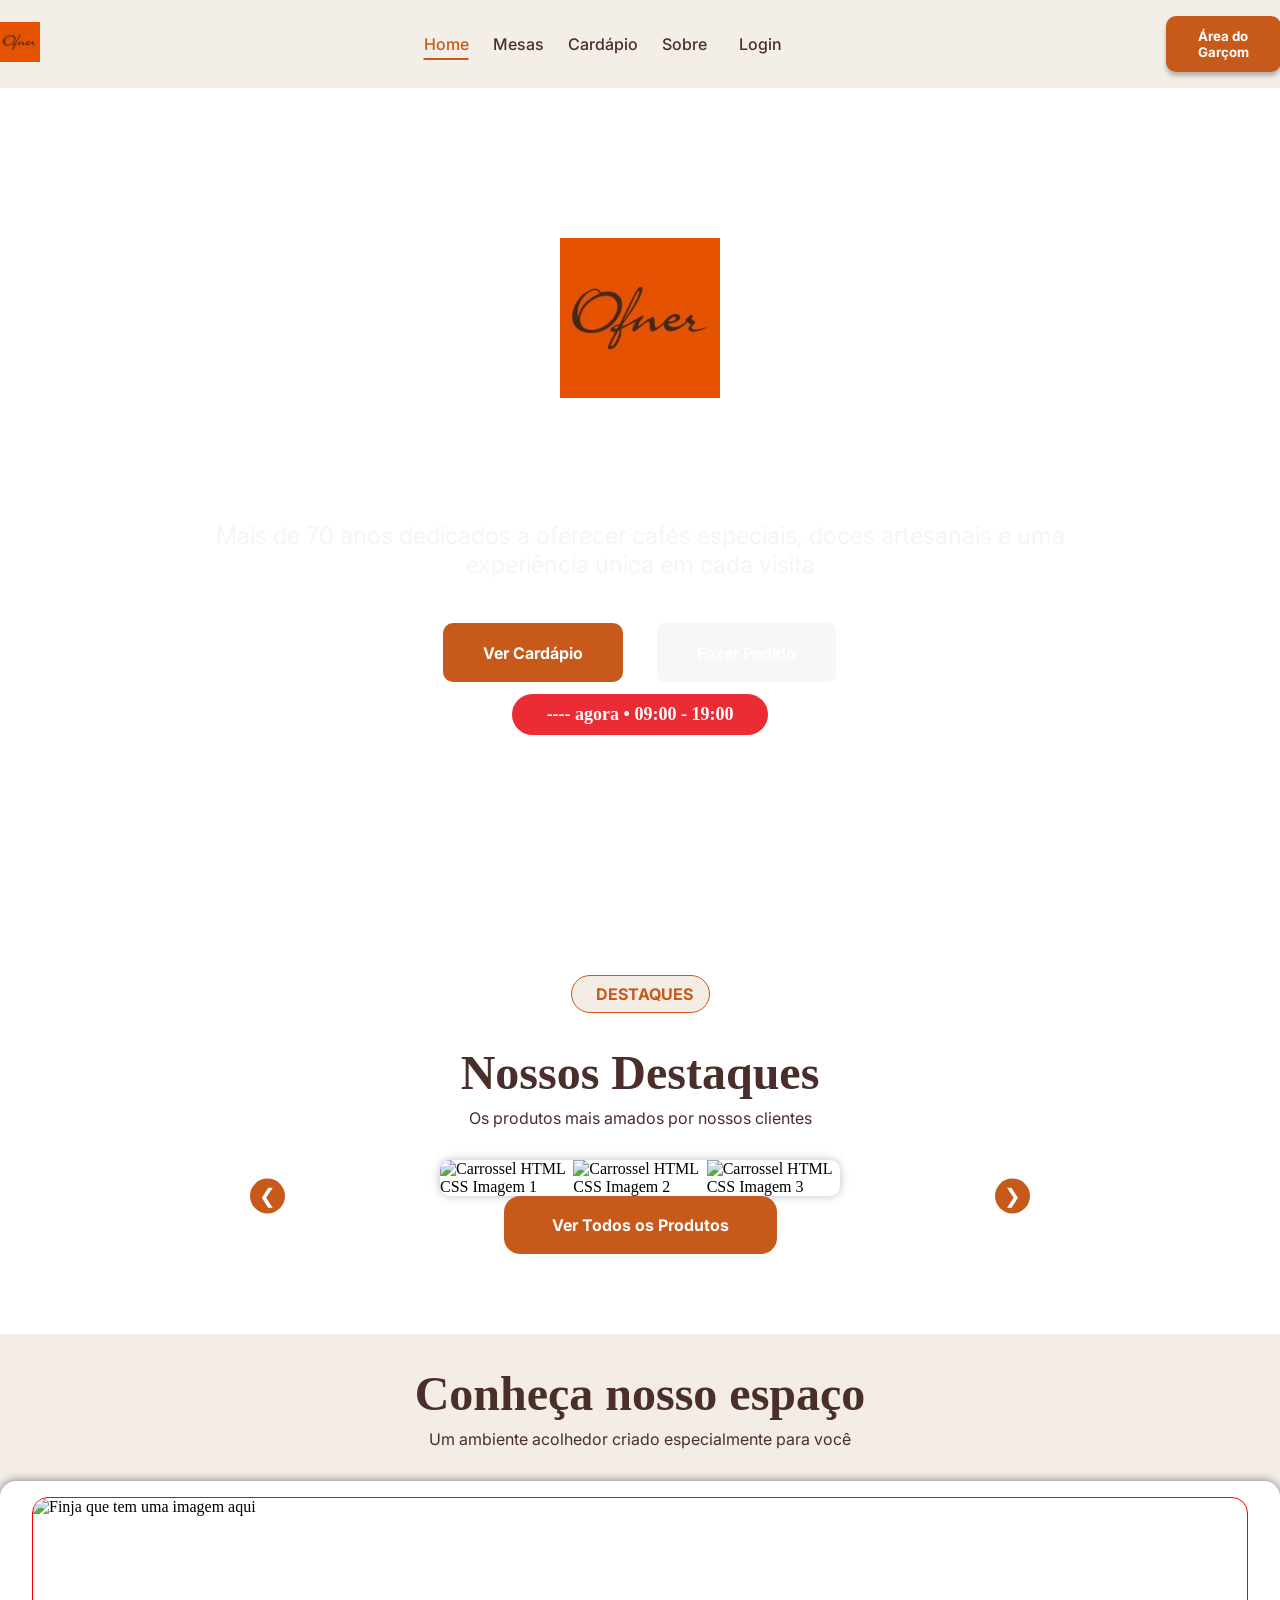
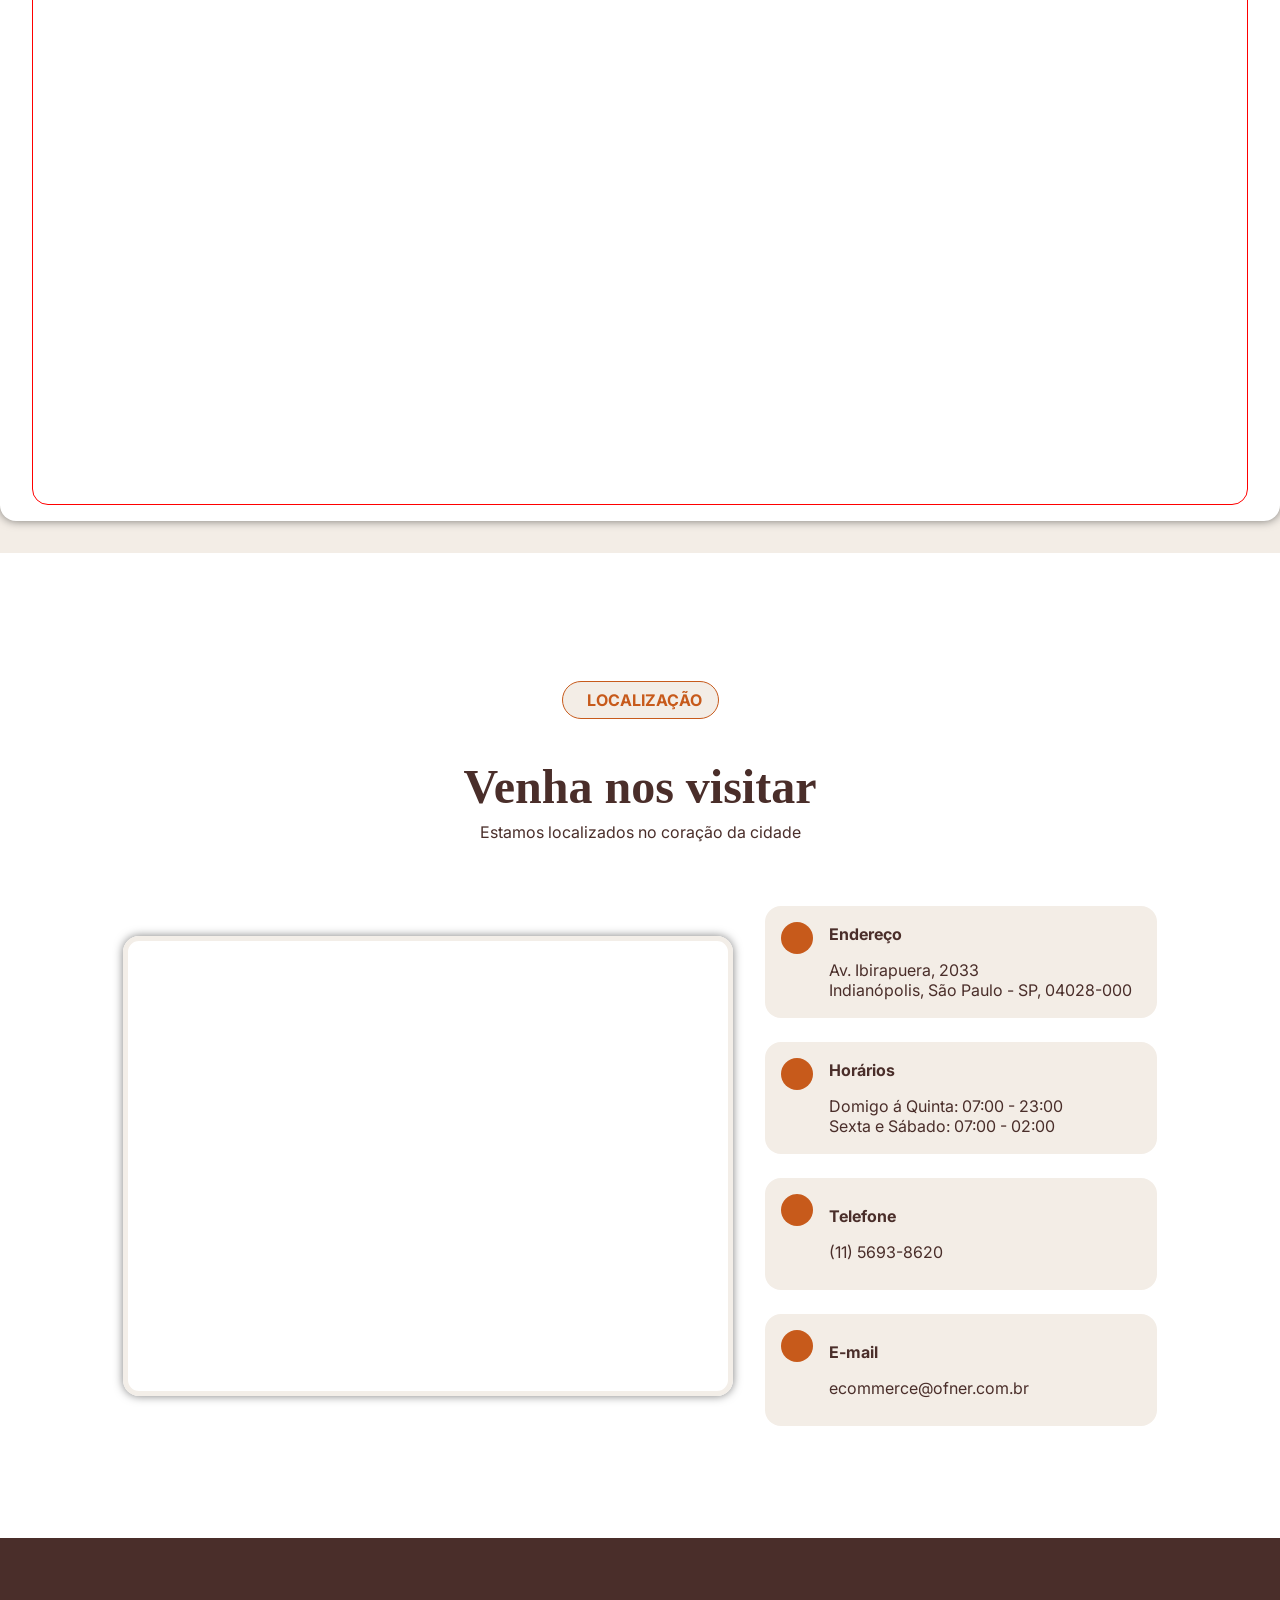
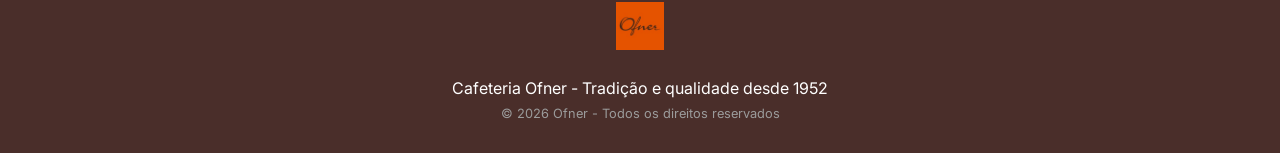
==== commit d30d64ba: "Finalização da página  de login - Mudança dos icones de imagens baixadas para uma biblioteca" ====
--- a/pages/html/index.html
+++ b/pages/html/index.html
@@ -17,6 +17,7 @@
       rel="stylesheet"
     />
     <link rel="stylesheet" href="../css/style.css" />
+    <script src="https://kit.fontawesome.com/7dc64e4614.js" crossorigin="anonymous"></script>
     <title>Ofner</title>
   </head>
   <body>
@@ -31,7 +32,7 @@
             <li id="mesas"><a href="./mesas.html">Mesas</a></li>
             <li id="cardapio"><a href="./cardapio.html">Cardápio</a></li>
             <li id="sobre"><a href="./sobre.html">Sobre</a></li>
-            <li id="login"><a href="./login.html">Login</a></li>
+            <li id="login"><a href="./login.html"> <i class="fa-regular fa-user"></i> Login</a></li>
           </ul>
         </div>
         <div>
@@ -57,7 +58,7 @@
         </div>
         <div class="apresentacao-button">
           <button class="apresentacao-button-cardapio">
-            <a href="#">Ver Cardápio v</a>
+            <a href="#">Ver Cardápio <i class="fa-solid fa-angle-down"></i></a>
           </button>
           <button class="apresentacao-button-pedido">
             <a href="#">Fazer Pedido</a>
@@ -69,7 +70,7 @@
       </section>
       <section class="destaques">
         <div class="destaques-logo">
-          <img src="../../assets/icons/coffee-cup.png" alt="" />
+          <span><i class="fa-solid fa-mug-hot"></i></span>
           <p>Destaques</p>
         </div>
 
@@ -105,7 +106,7 @@
       </section>
       <section class="localizacao">
         <div class="localizacao-logo">
-        <img src="../../assets/icons/location-pin-orange.png" alt="" />
+        <span><i class="fa-solid fa-location-dot"></i></span>
           <p>Localização</p>
         </div>
         <div class="localizacao-textos">
@@ -119,7 +120,7 @@
             <div class="localizacao-informacoes">
                 <div class="localizacao-informacoes-endereco">
                     <div class="localizacao-informacoes-endereco-icon">
-                        <img src="../../assets/icons/location-pin-white.png" alt="">
+                        <i class="fa-solid fa-location-dot"></i>
                     </div>
                     <div class="localizacao-informacoes-endereco-texto">
                         <h3 class="localizacao-informacoes-endereco-texto-titulo">Endereço</h3>
@@ -130,7 +131,7 @@
 
                 <div class="localizacao-informacoes-horario">
                     <div class="localizacao-informacoes-horario-icon">
-                        <img src="../../assets/icons/clock-white.png" alt="">
+                        <i class="fa-regular fa-clock"></i>
                     </div>
                     <div class="localizacao-informacoes-horario-texto">
                         <h3 class="localizacao-informacoes-horario-texto-titulo">Horários</h3>
@@ -140,7 +141,7 @@
                 </div>
                 <div class="localizacao-informacoes-telefone">
                     <div class="localizacao-informacoes-telefone-icon">
-                        <img src="../../assets/icons/telephone-white.png" alt="">
+                        <i class="fa-solid fa-phone"></i>
                     </div>
                     <div class="localizacao-informacoes-telefone-texto">
                         <h3 class="localizacao-informacoes-telefone-texto-titulo">Telefone</h3>
@@ -149,8 +150,9 @@
                 </div>
                 <div class="localizacao-informacoes-email">
                     <div class="localizacao-informacoes-email-icon">
-                        <img src="../../assets/icons/email-white.png" alt="">
+                      <i class="fa-regular fa-envelope"></i>
                     </div>
+                  
                     <div class="localizacao-informacoes-email-texto">
                         <h3 class="localizacao-informacoes-email-texto-titulo">E-mail</h3>
                         <p class="localizacao-informacoes-email-texto-p">ecommerce@ofner.com.br</p>
--- a/pages/css/style.css
+++ b/pages/css/style.css
@@ -47,6 +47,14 @@
   text-decoration-thickness: 2px;
   text-underline-offset: 8px; 
 }
+
+#login > a{
+  display: flex;
+  justify-content: center;
+  align-items: center;
+  gap: 0.5rem;
+}
+
 
 .nav-logo > img {
   width: 2.5rem;
@@ -232,9 +240,10 @@
   background-color: #f3ede6;
 }
 
-.destaques-logo > img {
-  width: 1rem;
-  height: 1rem;
+.destaques-logo > span {
+  color: #c75a1b;
+  font-size: 1rem;
+  margin-bottom: 0.25rem;
 }
 
 .destaques-logo > p {
@@ -421,9 +430,9 @@
   background-color: #f3ede6;
 }
 
-.localizacao-logo > img {
-  width: 1rem;
-  height: 1rem;
+.localizacao-logo > span {
+  font-size: 1rem;
+  color: #c75a1b;
 }
 
 .localizacao-logo > p {
@@ -506,6 +515,8 @@
 .localizacao-informacoes-endereco-icon {
   
   background-color: #c75a1b;
+  color: white;
+  font-size: 1rem;
   padding: 1rem;
   border-radius: 1rem;
   display: flex;
@@ -513,12 +524,6 @@
   align-items: center;
   position: initial;
   margin-bottom: 3rem;
-}
-
-.localizacao-informacoes-endereco-icon > img {
-  
-  width: 1rem;
-  height: 1rem;
 }
 
 .localizacao-informacoes-endereco-texto {
@@ -561,18 +566,14 @@
   
   background-color: #c75a1b;
   padding: 1rem;
+  color: white;
+  font-size: 1rem;
   border-radius: 1rem;
   display: flex;
   justify-content: center;
   align-items: center;
   position: initial;
   margin-bottom: 3rem;
-}
-
-.localizacao-informacoes-horario-icon > img {
-  
-  width: 1rem;
-  height: 1rem;
 }
 
 .localizacao-informacoes-horario-texto {
@@ -615,18 +616,14 @@
   
   background-color: #c75a1b;
   padding: 1rem;
+  color: white;
+  font-size: 1rem;
   border-radius: 1rem;
   display: flex;
   justify-content: center;
   align-items: center;
   position: initial;
   margin-bottom: 3rem;
-}
-
-.localizacao-informacoes-telefone-icon > img {
-  
-  width: 1rem;
-  height: 1rem;
 }
 
 .localizacao-informacoes-telefone-texto {
@@ -669,18 +666,14 @@
   
   background-color: #c75a1b;
   padding: 1rem;
+  color: white;
+  font-size: 1rem;
   border-radius: 1rem;
   display: flex;
   justify-content: center;
   align-items: center;
   position: initial;
   margin-bottom: 3rem;
-}
-
-.localizacao-informacoes-email-icon > img {
-  
-  width: 1rem;
-  height: 1rem;
 }
 
 .localizacao-informacoes-email-texto {
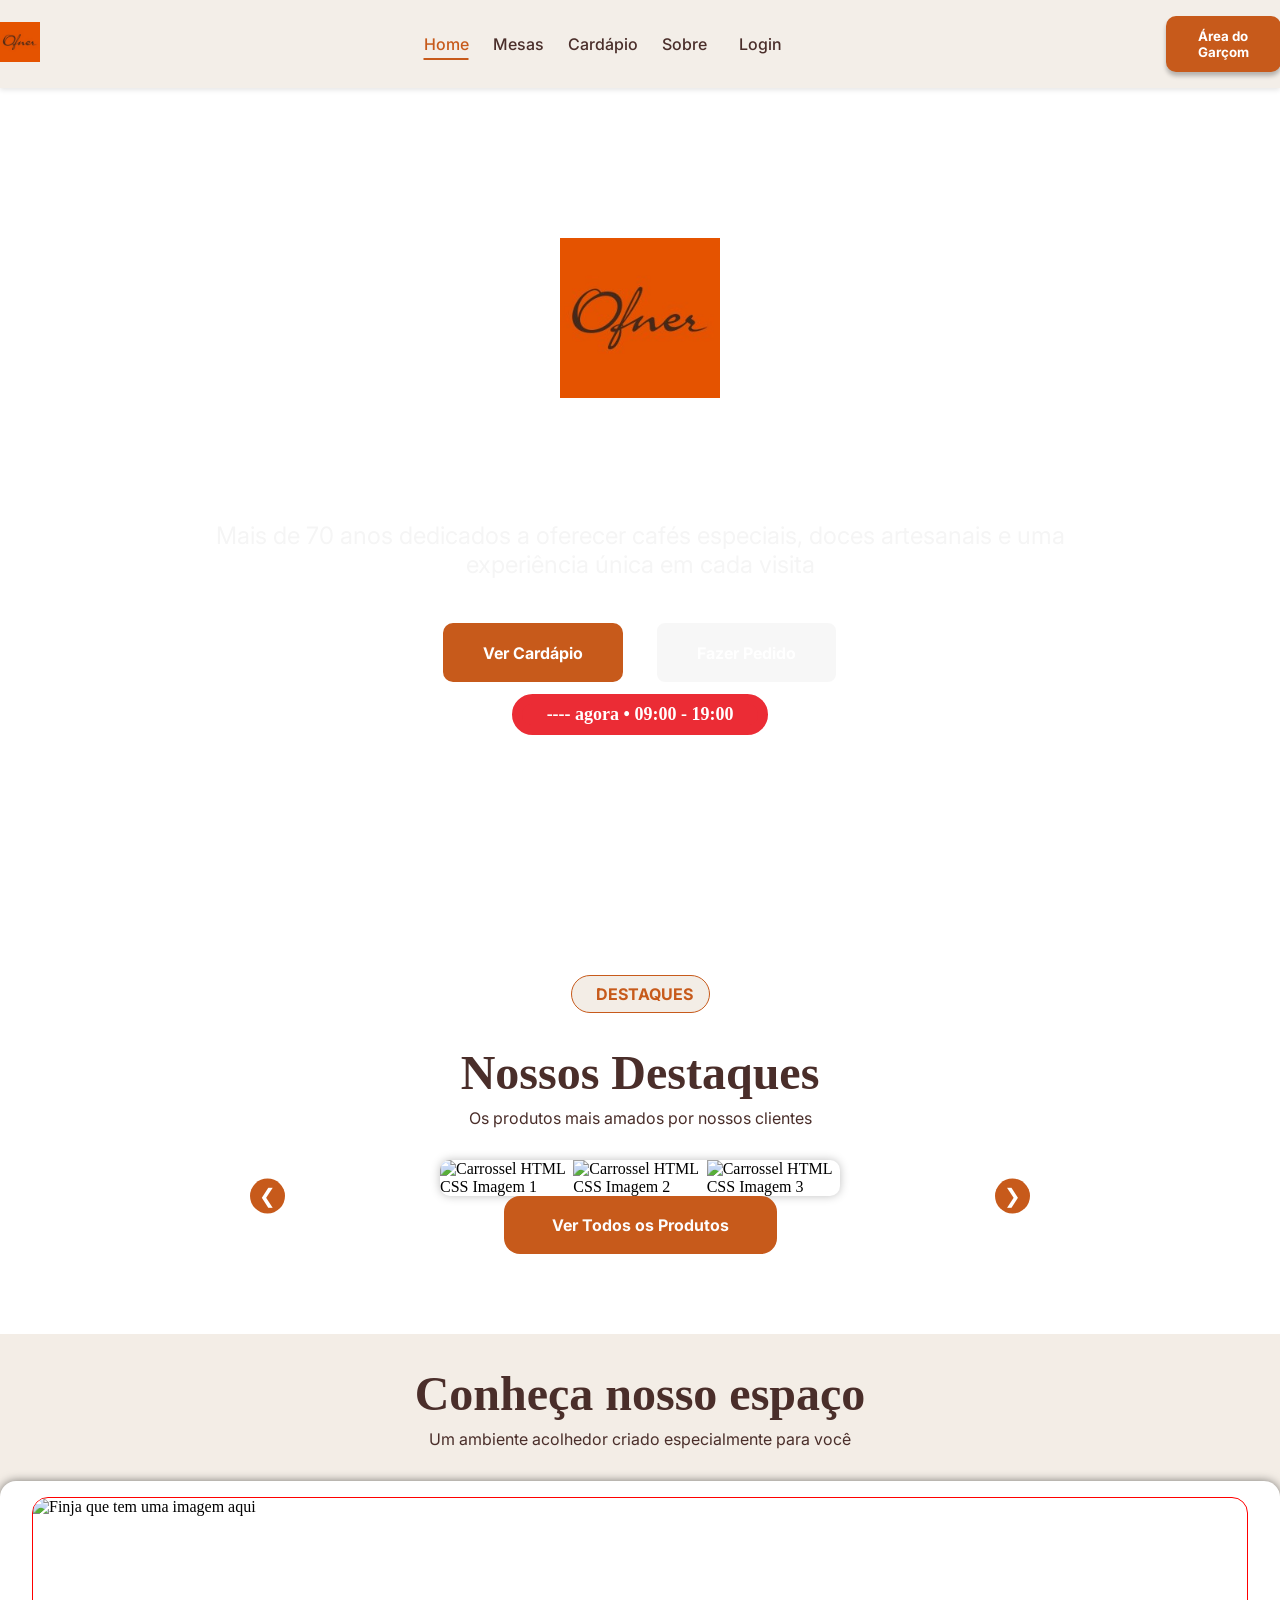
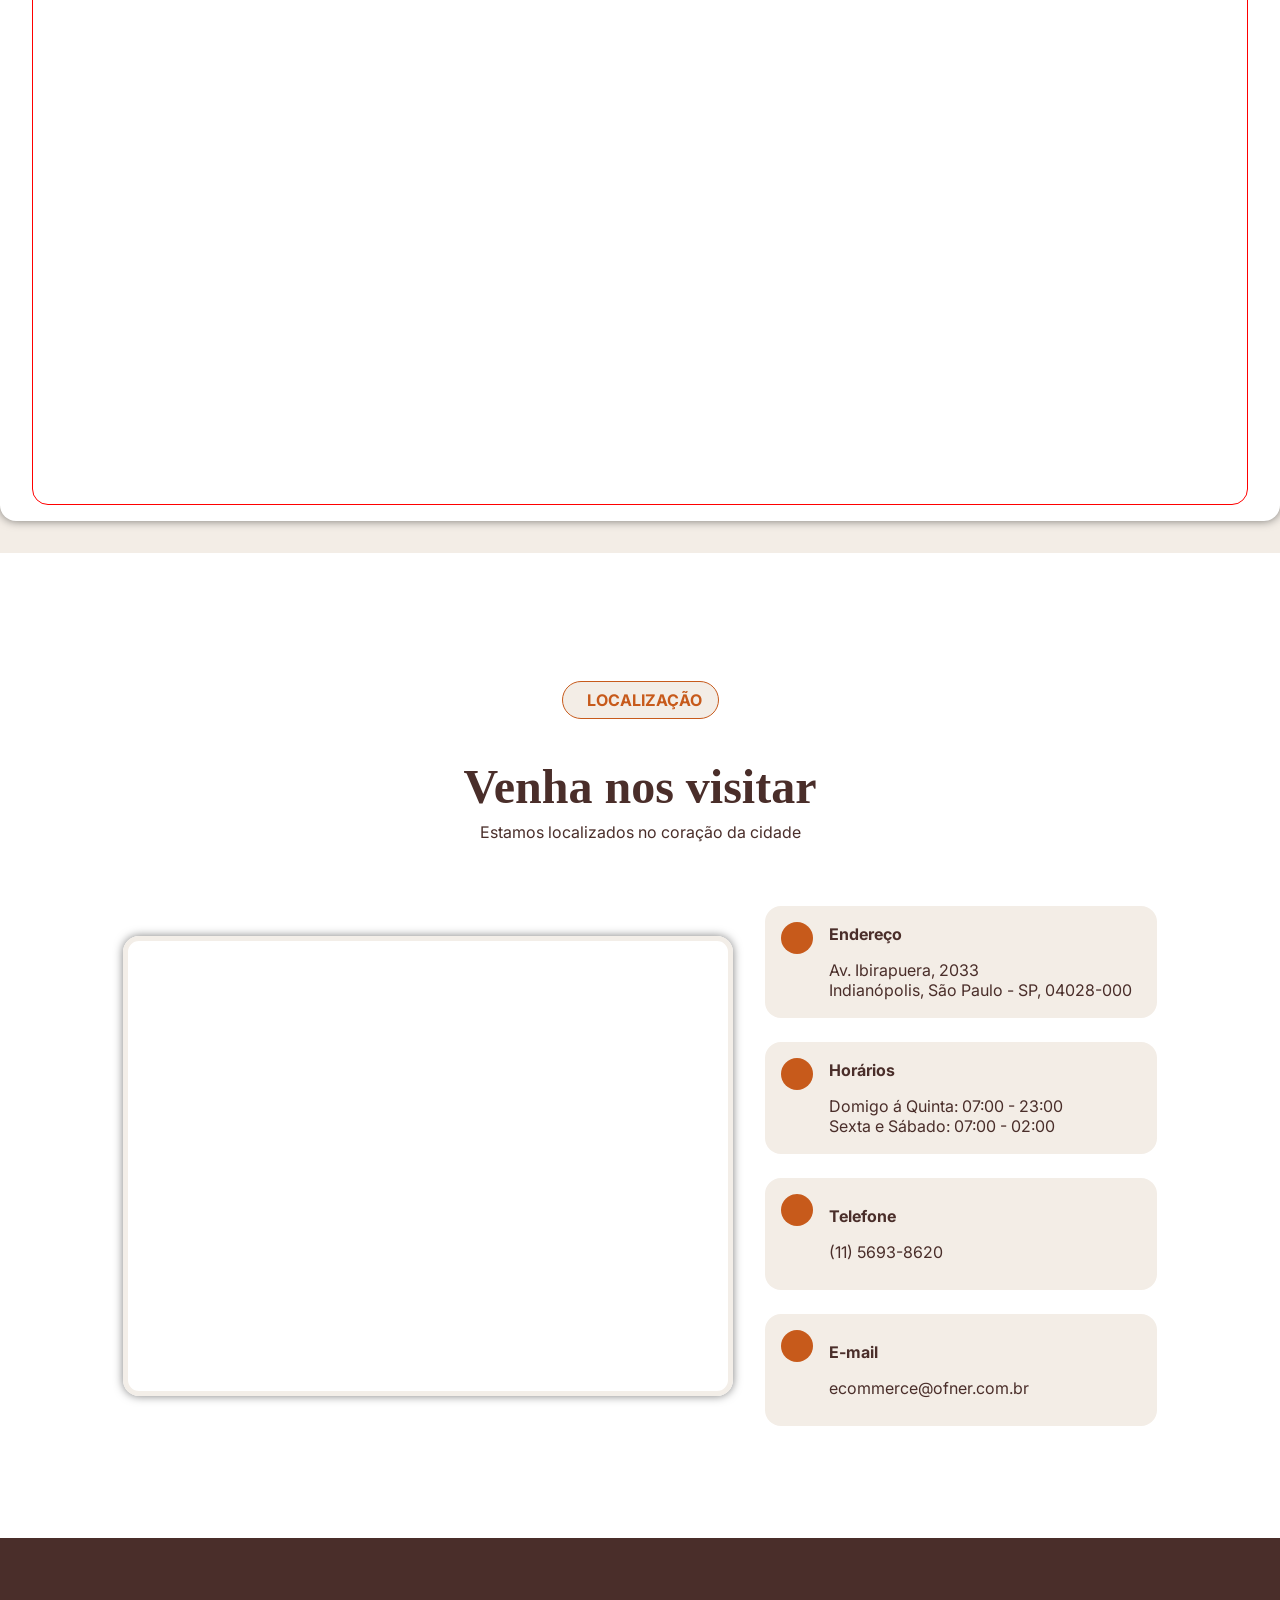
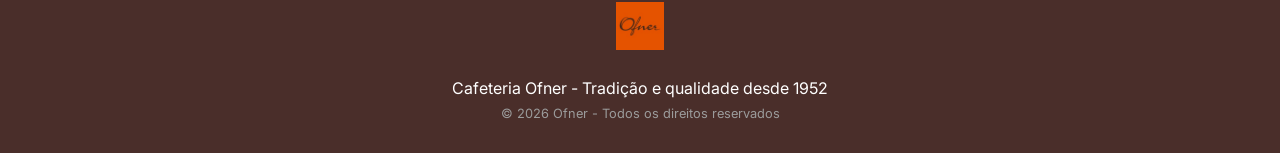
==== commit f023c89d: "Criação da página do garçom, finalização da página sobre, inicio da responsividade pelo Rafael e peq" ====
--- a/pages/html/index.html
+++ b/pages/html/index.html
@@ -21,6 +21,7 @@
     <title>Ofner</title>
   </head>
   <body>
+    
     <header>
       <nav>
         <div class="nav-logo">
@@ -37,11 +38,14 @@
         </div>
         <div>
           <button class="nav-button">
-            <a href="#">Área do Garçom</a>
+            <a href="../html/garcom.html">Área do Garçom</a>
           </button>
         </div>
       </nav>
+
+      
     </header>
+
     <main>
       <section class="apresentacao">
         <div class="apresentacao-logo">
--- a/pages/css/style.css
+++ b/pages/css/style.css
@@ -15,6 +15,7 @@
   top: 0;                
   z-index: 1000; 
   width: 100%;
+  box-shadow: 0px 2px 5px rgba(0, 0, 0, 0.1);
 }
 
 .nav-links {
@@ -750,4 +751,12 @@
 
 .submit {
   
+}
+
+/* RESPOSIVIDADE EMBAIXO */
+
+
+/* mobile */
+@media (min-width: 320px)  and (max-width: 425px){
+  
 }
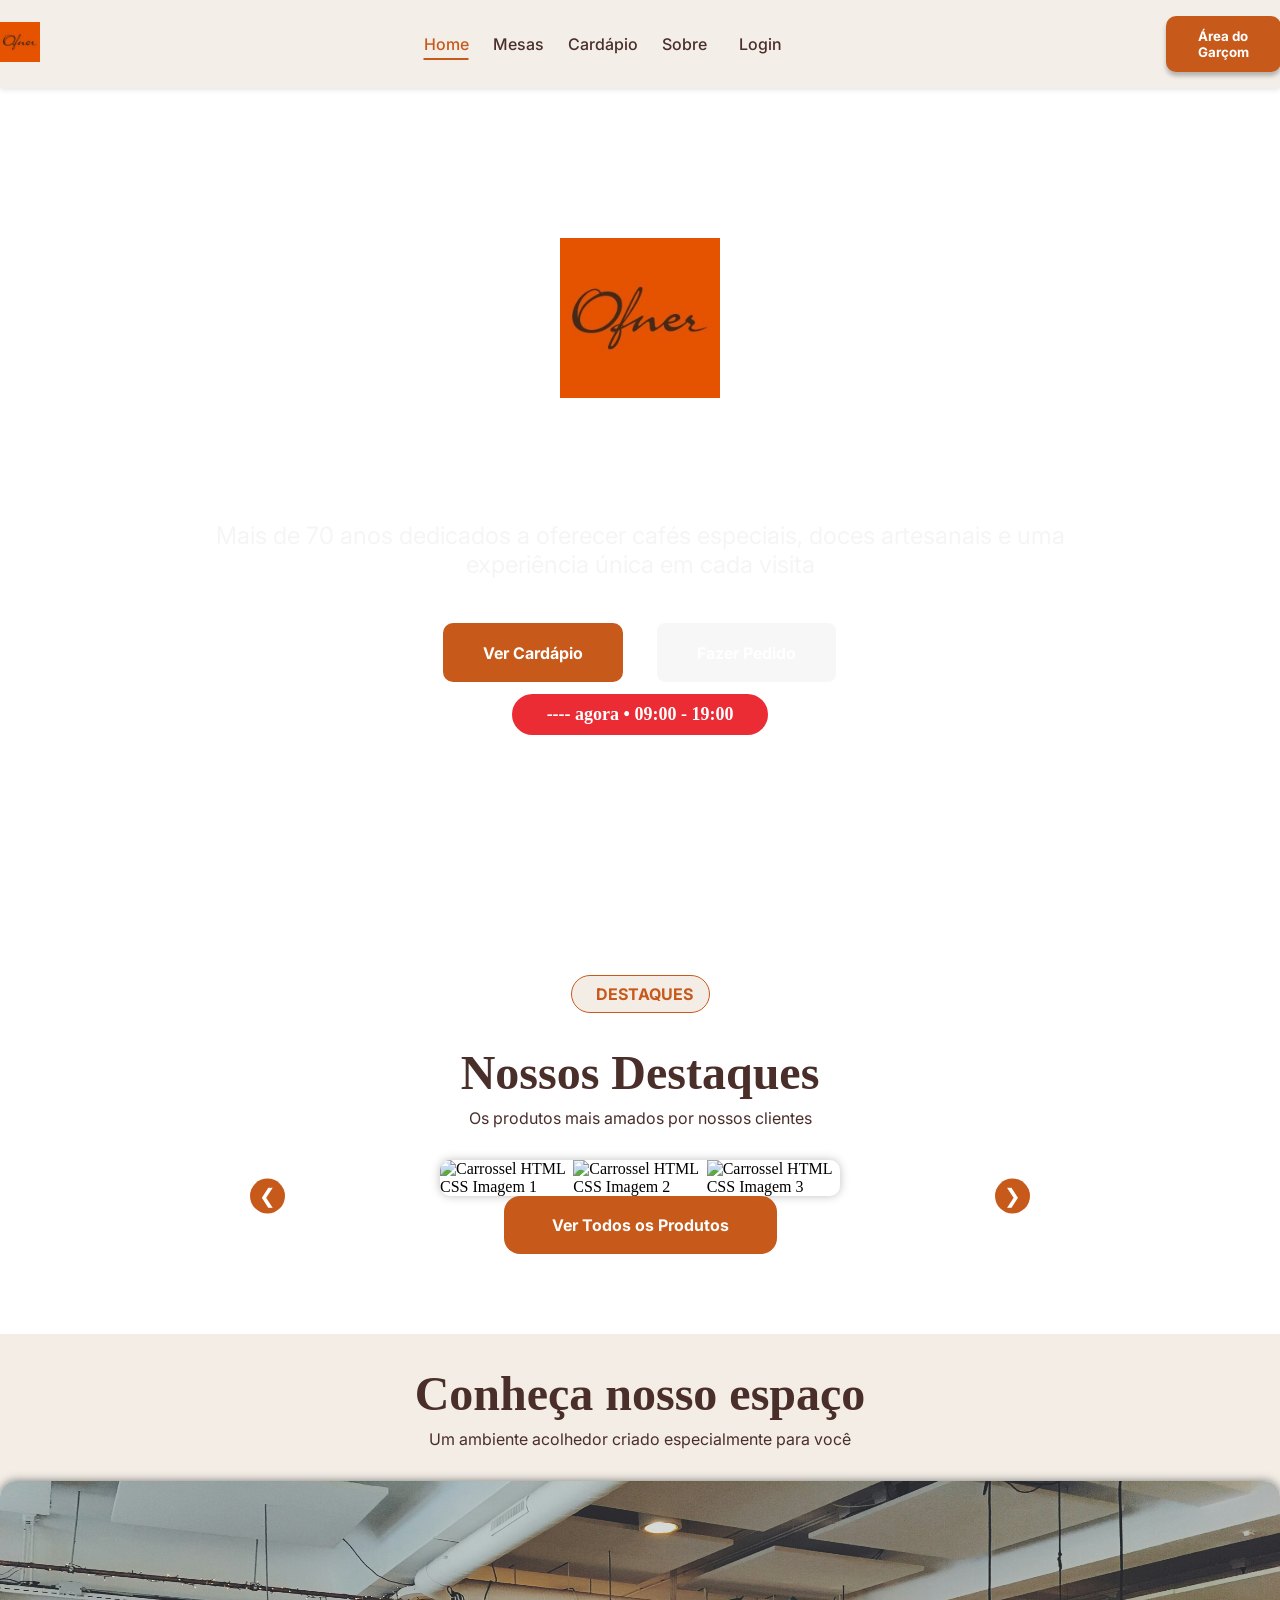
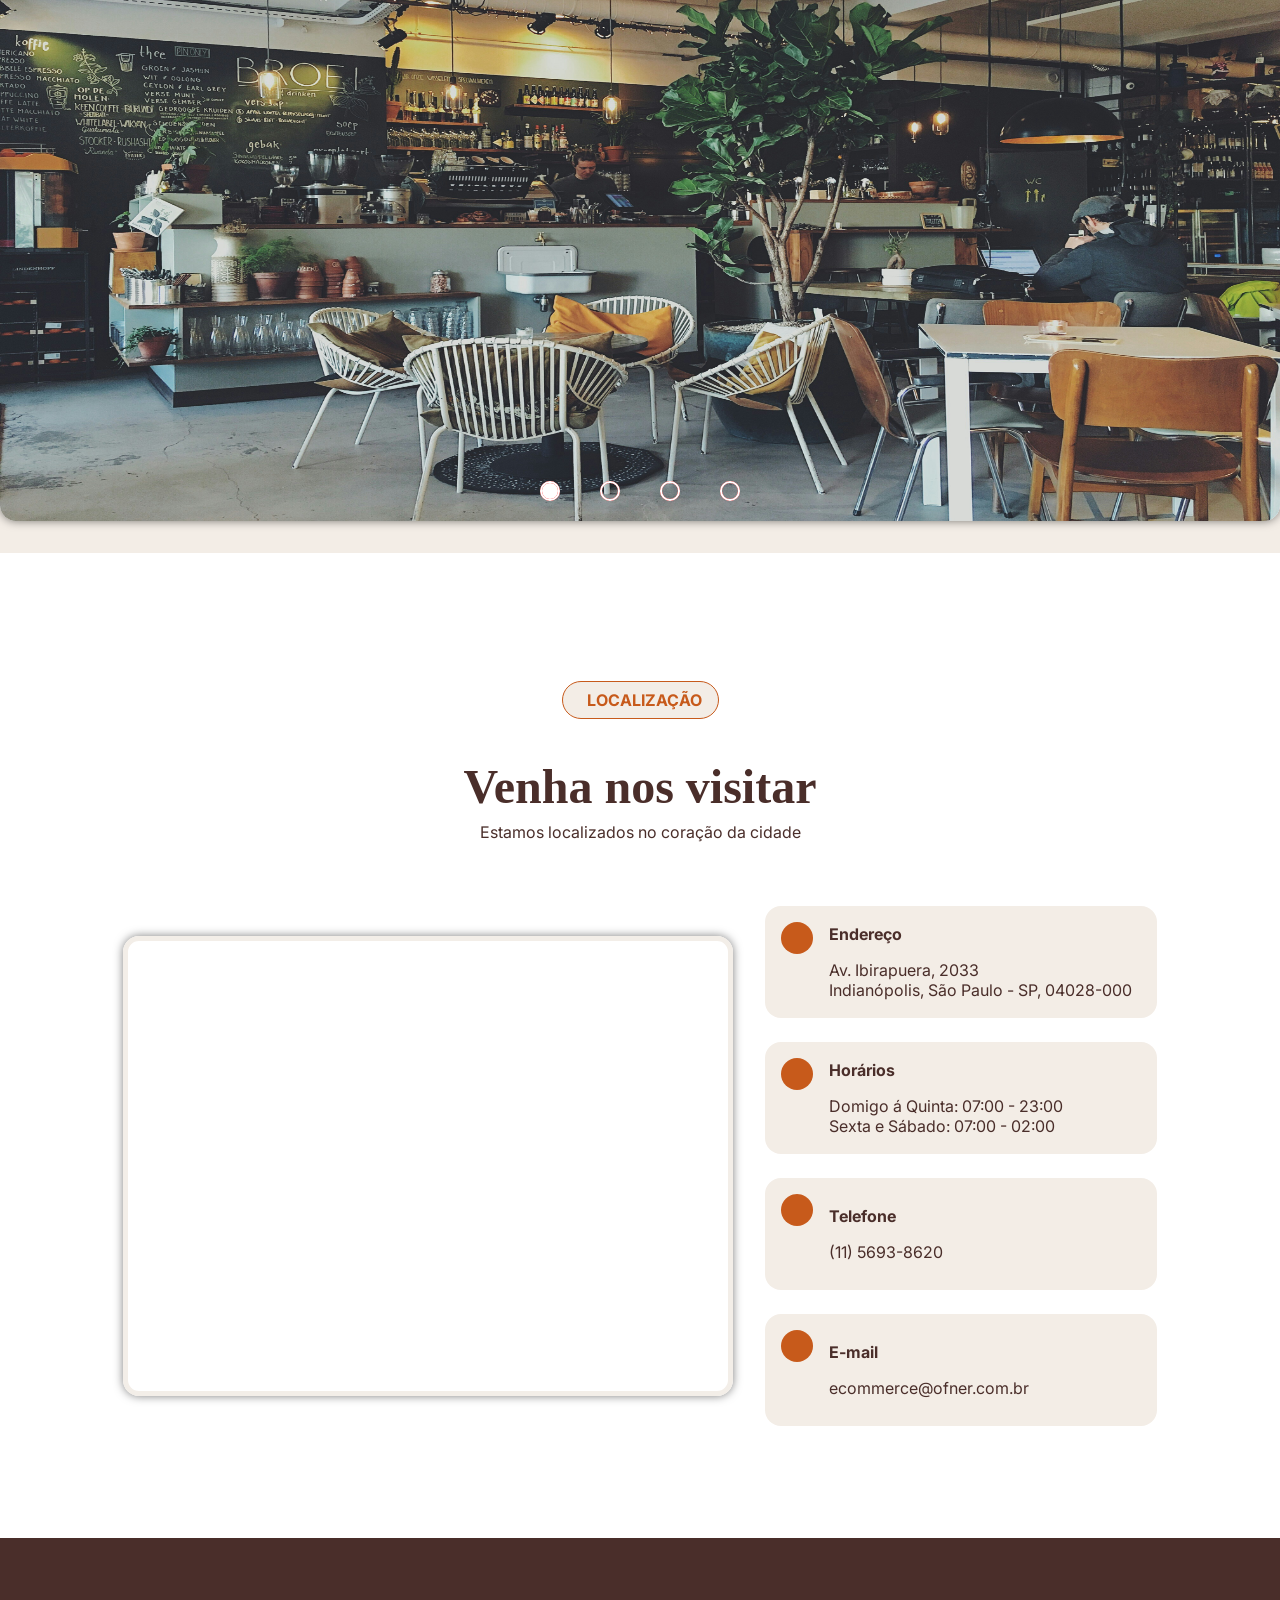
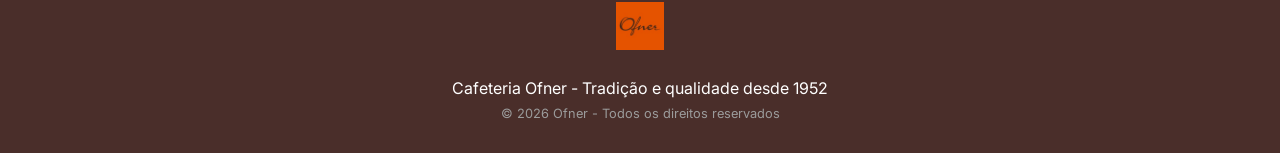
==== commit 0fc3a390: "Parte da responsividade finalizada, primeiro carrosel feito, criação da pasta para arquivos JS, remo" ====
--- a/pages/html/index.html
+++ b/pages/html/index.html
@@ -3,7 +3,11 @@
   <head>
     <meta charset="UTF-8" />
     <meta name="viewport" content="width=device-width, initial-scale=1.0" />
-    <link rel="shortcut icon" href="../../assets/ofner_logo.jpg" type="image/x-icon">
+    <link
+      rel="shortcut icon"
+      href="../../assets/ofner_logo.jpg"
+      type="image/x-icon"
+    />
     <link rel="preconnect" href="https://fonts.googleapis.com" />
     <link rel="preconnect" href="https://fonts.gstatic.com" crossorigin />
     <link
@@ -17,13 +21,16 @@
       rel="stylesheet"
     />
     <link rel="stylesheet" href="../css/style.css" />
-    <script src="https://kit.fontawesome.com/7dc64e4614.js" crossorigin="anonymous"></script>
+    <script
+      src="https://kit.fontawesome.com/7dc64e4614.js"
+      crossorigin="anonymous"
+    ></script>
+    <script src="../js/script.js" defer></script>
     <title>Ofner</title>
   </head>
   <body>
-    
     <header>
-      <nav>
+      <nav class="nav-pc">
         <div class="nav-logo">
           <img src="../../assets/ofner_logo.jpg" alt="" />
         </div>
@@ -33,7 +40,11 @@
             <li id="mesas"><a href="./mesas.html">Mesas</a></li>
             <li id="cardapio"><a href="./cardapio.html">Cardápio</a></li>
             <li id="sobre"><a href="./sobre.html">Sobre</a></li>
-            <li id="login"><a href="./login.html"> <i class="fa-regular fa-user"></i> Login</a></li>
+            <li id="login">
+              <a href="./login.html">
+                <i class="fa-regular fa-user"></i> Login</a
+              >
+            </li>
           </ul>
         </div>
         <div>
@@ -43,7 +54,33 @@
         </div>
       </nav>
 
-      
+      <nav class="nav-mobile">
+        <div class="nav-logo">
+          <img src="../../assets/ofner_logo.jpg" alt="" />
+        </div>
+
+        <div class="nav-mobile-links">
+          <div>
+            <ul class="nav-links">
+              <li id="home"><a href="./index.html">Home</a></li>
+              <li id="mesas"><a href="./mesas.html">Mesas</a></li>
+              <li id="cardapio"><a href="./cardapio.html">Cardápio</a></li>
+              <li id="sobre"><a href="./sobre.html">Sobre</a></li>
+              <li id="login">
+                <a href="./login.html">
+                  <i class="fa-regular fa-user"></i> Login</a
+                >
+              </li>
+            </ul>
+          </div>
+          <div>
+            <button class="nav-button">
+              <a href="../html/garcom.html">Área do Garçom</a>
+            </button>
+          </div>
+        </div>
+
+      </nav>
     </header>
 
     <main>
@@ -88,9 +125,15 @@
 
         <div class="destaques-produtos">
           <div class="slides">
-            <img src="../../assets/imgs/cafe.jpg" alt="Carrossel HTML CSS Imagem 1">
-            <img src="../../assets/imgs/croissant.jpg" alt="Carrossel HTML CSS Imagem 2">
-            <img src="assets/imgs/" alt="Carrossel HTML CSS Imagem 3">
+            <img
+              src="../../assets/imgs/cafe.jpg"
+              alt="Carrossel HTML CSS Imagem 1"
+            />
+            <img
+              src="../../assets/imgs/croissant.jpg"
+              alt="Carrossel HTML CSS Imagem 2"
+            />
+            <img src="assets/imgs/" alt="Carrossel HTML CSS Imagem 3" />
           </div>
           <button class="btn-prev">&#10094;</button>
           <button class="btn-next">&#10095;</button>
@@ -101,78 +144,148 @@
       </section>
       <section class="espaco">
         <div class="espaco-textos">
-            <h2 class="espaco-textos-titulo">Conheça nosso espaço</h2>
-            <p class="espaco-textos-p">Um ambiente acolhedor criado especialmente para você</p>
+          <h2 class="espaco-textos-titulo">Conheça nosso espaço</h2>
+          <p class="espaco-textos-p">
+            Um ambiente acolhedor criado especialmente para você
+          </p>
         </div>
         <div class="espaco-imagens">
-            <img src="" alt="Finja que tem uma imagem aqui">
+          <div class="espaco-imagens-slides">
+            <input type="radio" name="radio-btn" id="radio1">
+            <input type="radio" name="radio-btn" id="radio2">
+            <input type="radio" name="radio-btn" id="radio3">
+            <input type="radio" name="radio-btn" id="radio4">
+
+            <div class="espaco-imagens-fotos" id="first">
+              <img src="../../assets/imgs/cafeteria_img1.jpg" alt="">
+            </div>
+            <div class="espaco-imagens-fotos">
+              <img src="../../assets/imgs/cafeteria_img2.jpg" alt="">
+            </div>
+            <div class="espaco-imagens-fotos">
+              <img src="../../assets/imgs/cafeteria_img3.jpg" alt="">
+            </div>
+            <div class="espaco-imagens-fotos">
+              <img src="../../assets/imgs/cafeteria_img4.jpg" alt="">
+            </div>
+
+
+            <div class="espaco-imagens-navegacao-auto">
+              <div class="espaco-imagens-navegacao-auto-btn1"></div>
+              <div class="espaco-imagens-navegacao-auto-btn2"></div>
+              <div class="espaco-imagens-navegacao-auto-btn3"></div>
+              <div class="espaco-imagens-navegacao-auto-btn4"></div>
+            </div>
+          </div>
+
+          <div class="espaco-imagens-navegacao-manual">
+            <label for="radio1" class="espaco-imagens-navegacao-manual-btn"></label>
+            <label for="radio2" class="espaco-imagens-navegacao-manual-btn"></label>
+            <label for="radio3" class="espaco-imagens-navegacao-manual-btn"></label>
+            <label for="radio4" class="espaco-imagens-navegacao-manual-btn"></label>
+          </div>
         </div>
       </section>
       <section class="localizacao">
         <div class="localizacao-logo">
-        <span><i class="fa-solid fa-location-dot"></i></span>
+          <span><i class="fa-solid fa-location-dot"></i></span>
           <p>Localização</p>
         </div>
         <div class="localizacao-textos">
-            <h1 class="localizacao-textos-titulo">Venha nos visitar</h1>
-            <p class="localizacao-textos-p">Estamos localizados no coração da cidade</p>
+          <h1 class="localizacao-textos-titulo">Venha nos visitar</h1>
+          <p class="localizacao-textos-p">
+            Estamos localizados no coração da cidade
+          </p>
         </div>
         <div class="localizacao-mapa">
-            <div class="localizacao-gps">
-                <iframe src="https://www.google.com/maps/embed?pb=!1m18!1m12!1m3!1d3656.0475045077424!2d-46.6606654!3d-23.6026292!2m3!1f0!2f0!3f0!3m2!1i1024!2i768!4f13.1!3m3!1m2!1s0x94ce5a1b2d0c4cb1%3A0xdc3d9c0f58ec8a2a!2sOfner%20-%20Moema!5e0!3m2!1spt-BR!2sbr!4v1777768872224!5m2!1spt-BR!2sbr" width="600" height="450" style="border:0;" allowfullscreen="" loading="lazy" referrerpolicy="no-referrer-when-downgrade"></iframe>
-            </div>
-            <div class="localizacao-informacoes">
-                <div class="localizacao-informacoes-endereco">
-                    <div class="localizacao-informacoes-endereco-icon">
-                        <i class="fa-solid fa-location-dot"></i>
-                    </div>
-                    <div class="localizacao-informacoes-endereco-texto">
-                        <h3 class="localizacao-informacoes-endereco-texto-titulo">Endereço</h3>
-                        <p class="localizacao-informacoes-endereco-texto-p">Av. Ibirapuera, 2033</p>
-                        <p class="localizacao-informacoes-endereco-texto-p">Indianópolis, São Paulo - SP, 04028-000</p>
-                    </div>
-                </div>
-
-                <div class="localizacao-informacoes-horario">
-                    <div class="localizacao-informacoes-horario-icon">
-                        <i class="fa-regular fa-clock"></i>
-                    </div>
-                    <div class="localizacao-informacoes-horario-texto">
-                        <h3 class="localizacao-informacoes-horario-texto-titulo">Horários</h3>
-                        <p class="localizacao-informacoes-horario-texto-p">Domigo á Quinta: 07:00 - 23:00</p>
-                        <p class="localizacao-informacoes-horario-texto-p">Sexta e Sábado: 07:00 - 02:00</p>
-                    </div>
-                </div>
-                <div class="localizacao-informacoes-telefone">
-                    <div class="localizacao-informacoes-telefone-icon">
-                        <i class="fa-solid fa-phone"></i>
-                    </div>
-                    <div class="localizacao-informacoes-telefone-texto">
-                        <h3 class="localizacao-informacoes-telefone-texto-titulo">Telefone</h3>
-                        <p class="localizacao-informacoes-telefone-texto-p">(11) 5693-8620</p>
-                    </div>
-                </div>
-                <div class="localizacao-informacoes-email">
-                    <div class="localizacao-informacoes-email-icon">
-                      <i class="fa-regular fa-envelope"></i>
-                    </div>
-                  
-                    <div class="localizacao-informacoes-email-texto">
-                        <h3 class="localizacao-informacoes-email-texto-titulo">E-mail</h3>
-                        <p class="localizacao-informacoes-email-texto-p">ecommerce@ofner.com.br</p>
-                    </div>
-                </div>
-            </div>
+          <div class="localizacao-gps">
+            <iframe
+              src="https://www.google.com/maps/embed?pb=!1m18!1m12!1m3!1d3656.0475045077424!2d-46.6606654!3d-23.6026292!2m3!1f0!2f0!3f0!3m2!1i1024!2i768!4f13.1!3m3!1m2!1s0x94ce5a1b2d0c4cb1%3A0xdc3d9c0f58ec8a2a!2sOfner%20-%20Moema!5e0!3m2!1spt-BR!2sbr!4v1777768872224!5m2!1spt-BR!2sbr"
+              width="600"
+              height="450"
+              style="border: 0"
+              allowfullscreen=""
+              loading="lazy"
+              referrerpolicy="no-referrer-when-downgrade"
+            ></iframe>
+          </div>
+          <div class="localizacao-informacoes">
+            
+            <div class="localizacao-informacoes-endereco">
+              <div class="localizacao-informacoes-endereco-icon">
+                <i class="fa-solid fa-location-dot"></i>
+              </div>
+              <div class="localizacao-informacoes-endereco-texto">
+                <h3 class="localizacao-informacoes-endereco-texto-titulo">
+                  Endereço
+                </h3>
+                <p class="localizacao-informacoes-endereco-texto-p">
+                  Av. Ibirapuera, 2033
+                </p>
+                <p class="localizacao-informacoes-endereco-texto-p">
+                  Indianópolis, São Paulo - SP, 04028-000
+                </p>
+              </div>
+            </div>
+
+            <div class="localizacao-informacoes-horario">
+              <div class="localizacao-informacoes-horario-icon">
+                <i class="fa-regular fa-clock"></i>
+              </div>
+              <div class="localizacao-informacoes-horario-texto">
+                <h3 class="localizacao-informacoes-horario-texto-titulo">
+                  Horários
+                </h3>
+                <p class="localizacao-informacoes-horario-texto-p">
+                  Domigo á Quinta: 07:00 - 23:00
+                </p>
+                <p class="localizacao-informacoes-horario-texto-p">
+                  Sexta e Sábado: 07:00 - 02:00
+                </p>
+              </div>
+            </div>
+            <div class="localizacao-informacoes-telefone">
+              <div class="localizacao-informacoes-telefone-icon">
+                <i class="fa-solid fa-phone"></i>
+              </div>
+              <div class="localizacao-informacoes-telefone-texto">
+                <h3 class="localizacao-informacoes-telefone-texto-titulo">
+                  Telefone
+                </h3>
+                <p class="localizacao-informacoes-telefone-texto-p">
+                  (11) 5693-8620
+                </p>
+              </div>
+            </div>
+            <div class="localizacao-informacoes-email">
+              <div class="localizacao-informacoes-email-icon">
+                <i class="fa-regular fa-envelope"></i>
+              </div>
+
+              <div class="localizacao-informacoes-email-texto">
+                <h3 class="localizacao-informacoes-email-texto-titulo">
+                  E-mail
+                </h3>
+                <p class="localizacao-informacoes-email-texto-p">
+                  ecommerce@ofner.com.br
+                </p>
+              </div>
+            </div>
+          </div>
         </div>
       </section>
       <footer class="rodape">
         <div class="rodape-logo">
-            <img src="../../assets/ofner_logo.jpg" alt="">
+          <img src="../../assets/ofner_logo.jpg" alt="" />
         </div>
         <div class="rodape-texto">
-            <p class="rodape-texto-p">Cafeteria Ofner - Tradição e qualidade desde 1952</p>
-
-            <p class="rodape-texto-copyright">© 2026 Ofner - Todos os direitos reservados</p>
+          <p class="rodape-texto-p">
+            Cafeteria Ofner - Tradição e qualidade desde 1952
+          </p>
+
+          <p class="rodape-texto-copyright">
+            © 2026 Ofner - Todos os direitos reservados
+          </p>
         </div>
       </footer>
     </main>
--- a/pages/css/style.css
+++ b/pages/css/style.css
@@ -384,18 +384,109 @@
   background-color: white;
   width: 80rem;
   height: 40rem;
-  display: flex;
-  justify-content: center;
-  align-items: center;
   border-radius: 1rem;
   box-shadow: 0px 0px 10px 0px rgba(0, 0, 0, 0.5);
-}
-
-.espaco-imagens>img{
-  border: 1px solid red;
-  width: 95%;
-  height: 95%;
-  border-radius: 1rem;
+  margin: 0, auto;
+  overflow: hidden;
+}
+
+.espaco-imagens-slides {
+  display: flex;
+  width: 400%;
+  height: 100%;
+}
+
+.espaco-imagens-slides input{
+  display: none;
+}
+
+.espaco-imagens-fotos {
+  width: 25%;
+  position: relative;
+  transition: 2s;
+}
+
+.espaco-imagens-fotos img {
+  width: 80rem;
+  height: 40rem;
+
+}
+
+.espaco-imagens-navegacao-manual{
+  position: absolute;
+  width: 80rem;
+  margin-top: -40px;
+  display: flex;
+  justify-content: center;
+}
+
+.espaco-imagens-navegacao-manual-btn{
+  border: 2px solid white;
+  padding: 0.5rem;
+  border-radius: 10px;
+  cursor: pointer;
+  transition: 1s;
+}
+
+.espaco-imagens-navegacao-manual-btn:not(:last-child){
+  margin-right: 40px;
+}
+
+.espaco-imagens-navegacao-manual-btn:hover{
+  background-color: white;
+}
+
+#radio1:checked ~ #first{
+  margin-left: 0;
+}
+
+#radio2:checked ~ #first{
+  margin-left: -25%;
+}
+
+#radio3:checked ~ #first{
+  margin-left: -50%;
+}
+
+#radio4:checked ~ #first{
+  margin-left: -75%;
+}
+
+
+.espaco-imagens-navegacao-auto div{
+  border: 2px solid red;
+  padding: 0.5rem;
+  border-radius: 10px;
+  cursor: pointer;
+  transition: 1s;
+}
+
+.espaco-imagens-navegacao-auto{
+  position: absolute;
+  width: 80rem;
+  margin-top: 37.5rem;
+  display: flex;
+  justify-content: center;
+}
+
+.espaco-imagens-navegacao-auto div:not(:last-child){
+  margin-right: 40px;
+}
+
+#radio1:checked ~ .espaco-imagens-navegacao-auto .espaco-imagens-navegacao-auto-btn1{
+  background-color: white;
+}
+
+#radio2:checked ~ .espaco-imagens-navegacao-auto .espaco-imagens-navegacao-auto-btn2{
+  background-color: white;
+}
+
+#radio3:checked ~ .espaco-imagens-navegacao-auto .espaco-imagens-navegacao-auto-btn3{
+  background-color: white;
+}
+
+#radio4:checked ~ .espaco-imagens-navegacao-auto .espaco-imagens-navegacao-auto-btn4{
+  background-color: white;
 }
 
 
@@ -753,10 +844,88 @@
   
 }
 
+.nav-mobile{
+      display: none;
+    }
+
+
 /* RESPOSIVIDADE EMBAIXO */
 
 
 /* mobile */
-@media (min-width: 320px)  and (max-width: 425px){
+@media (min-width: 320px)  and (max-width: 430px){
+    /* barra de navegacao e parte principal */
   
+    *{
+      overflow-x: hidden;
+    }
+  
+    .nav-pc{
+      display: none;
+    }
+
+    .nav-mobile{
+      display: block;
+    }
+
+    .nav-mobile .nav-mobile-links{
+      display: none;
+    }
+
+    .apresentacao-logo img{
+      width: 100px;
+      height: 100px;
+    }
+    .apresentacao-text-titulo{
+      font-size: 30px;
+      width: 70%;
+    }
+    .apresentacao-text-p{
+      font-size: 15px;
+      text-align: center;
+      padding: 0;
+      width: 70%;
+    }
+
+    /* .apresentacao-button-cardapio{
+    } */
+
+    .apresentacao-button-pedido{
+      margin-bottom: 1rem;
+    }
+
+    .apresentacao-button{
+      display: grid;
+      columns: 1; 
+      align-items: center;
+      justify-content: center; 
+    }
+
+    /* destaques */
+
+    .destaques-textos-p{
+      width: 90%;
+    }
+
+
+    /* venha nos visitar */
+
+    .localizacao-textos-titulo{
+      font-size: 40px;
+    }
+
+    .localizacao-mapa{
+      display:block;
+    }
+
+    .localizacao-gps{
+      width: 500px;
+      height: 350px;
+    }
+
+    .localizacao-informacoes{
+      margin-top: 30px;
+      width: 16rem;
+      height: 40rem;
+    }
 }
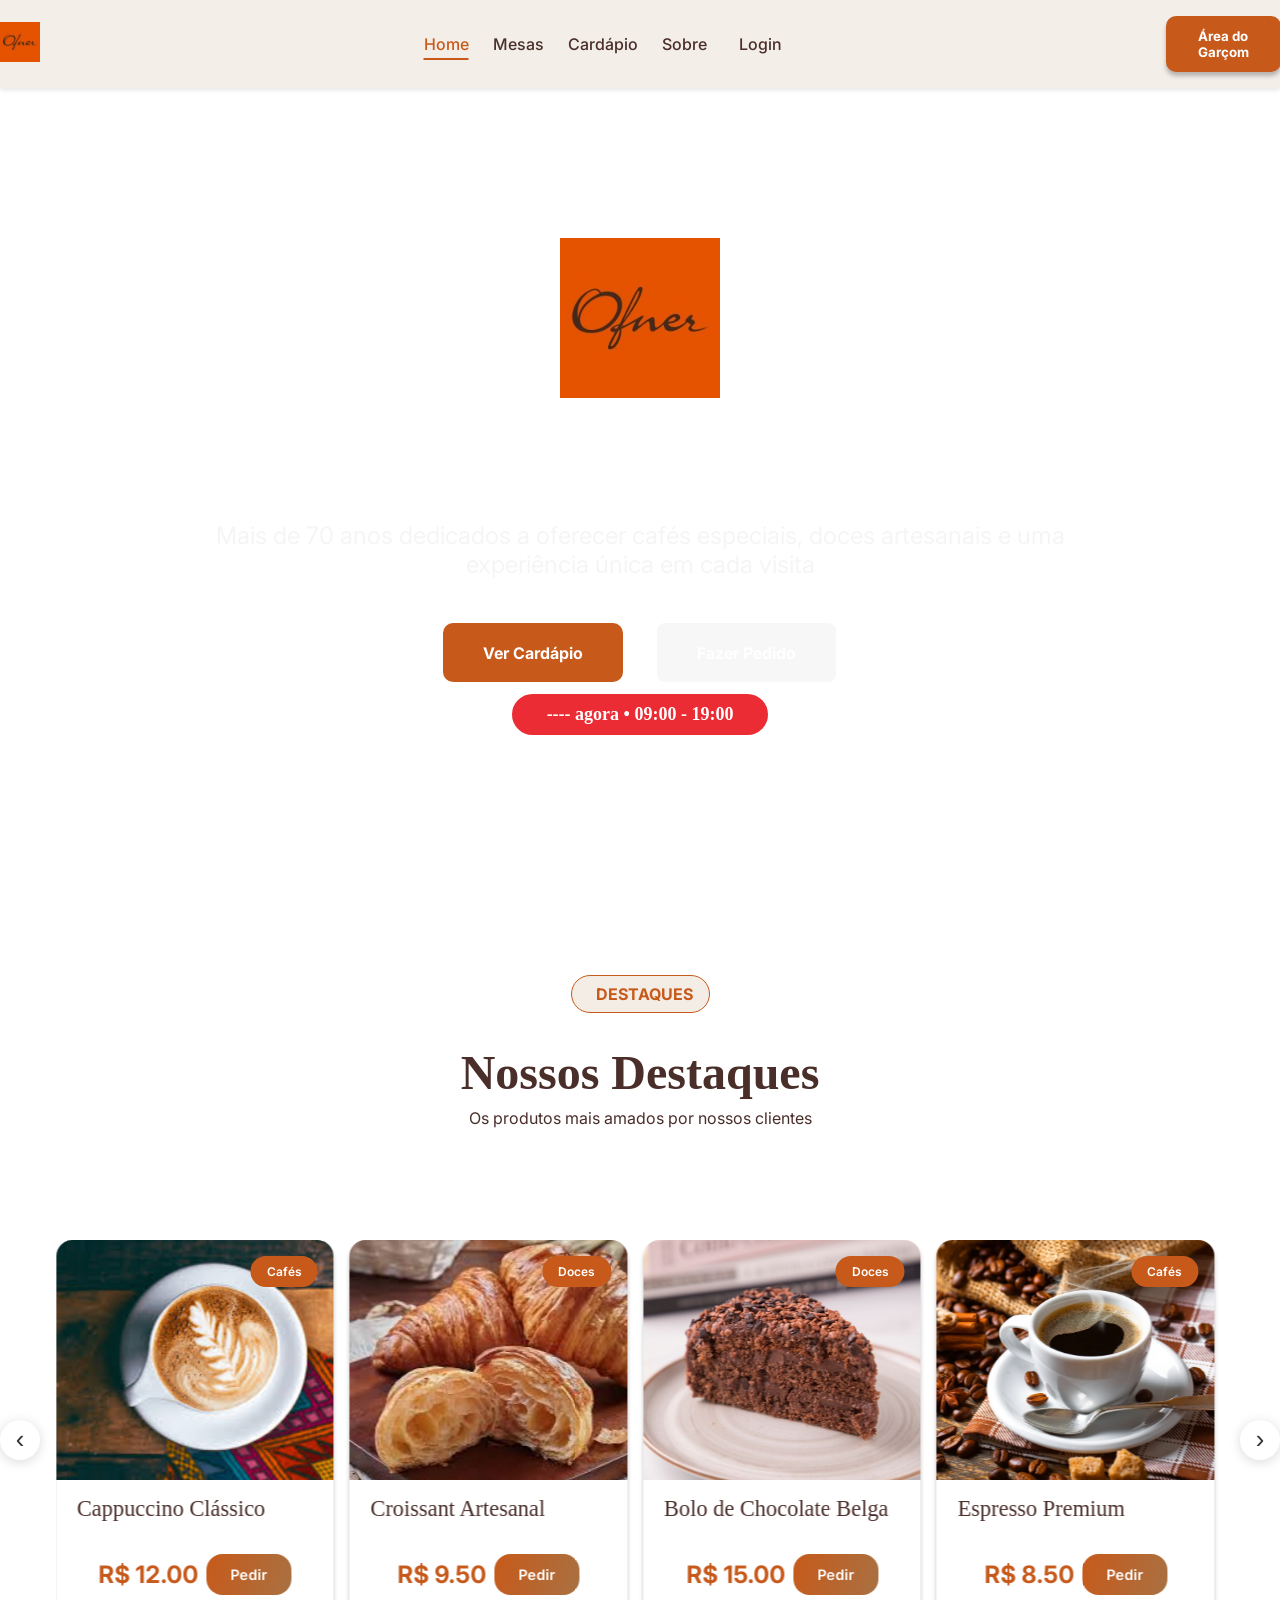
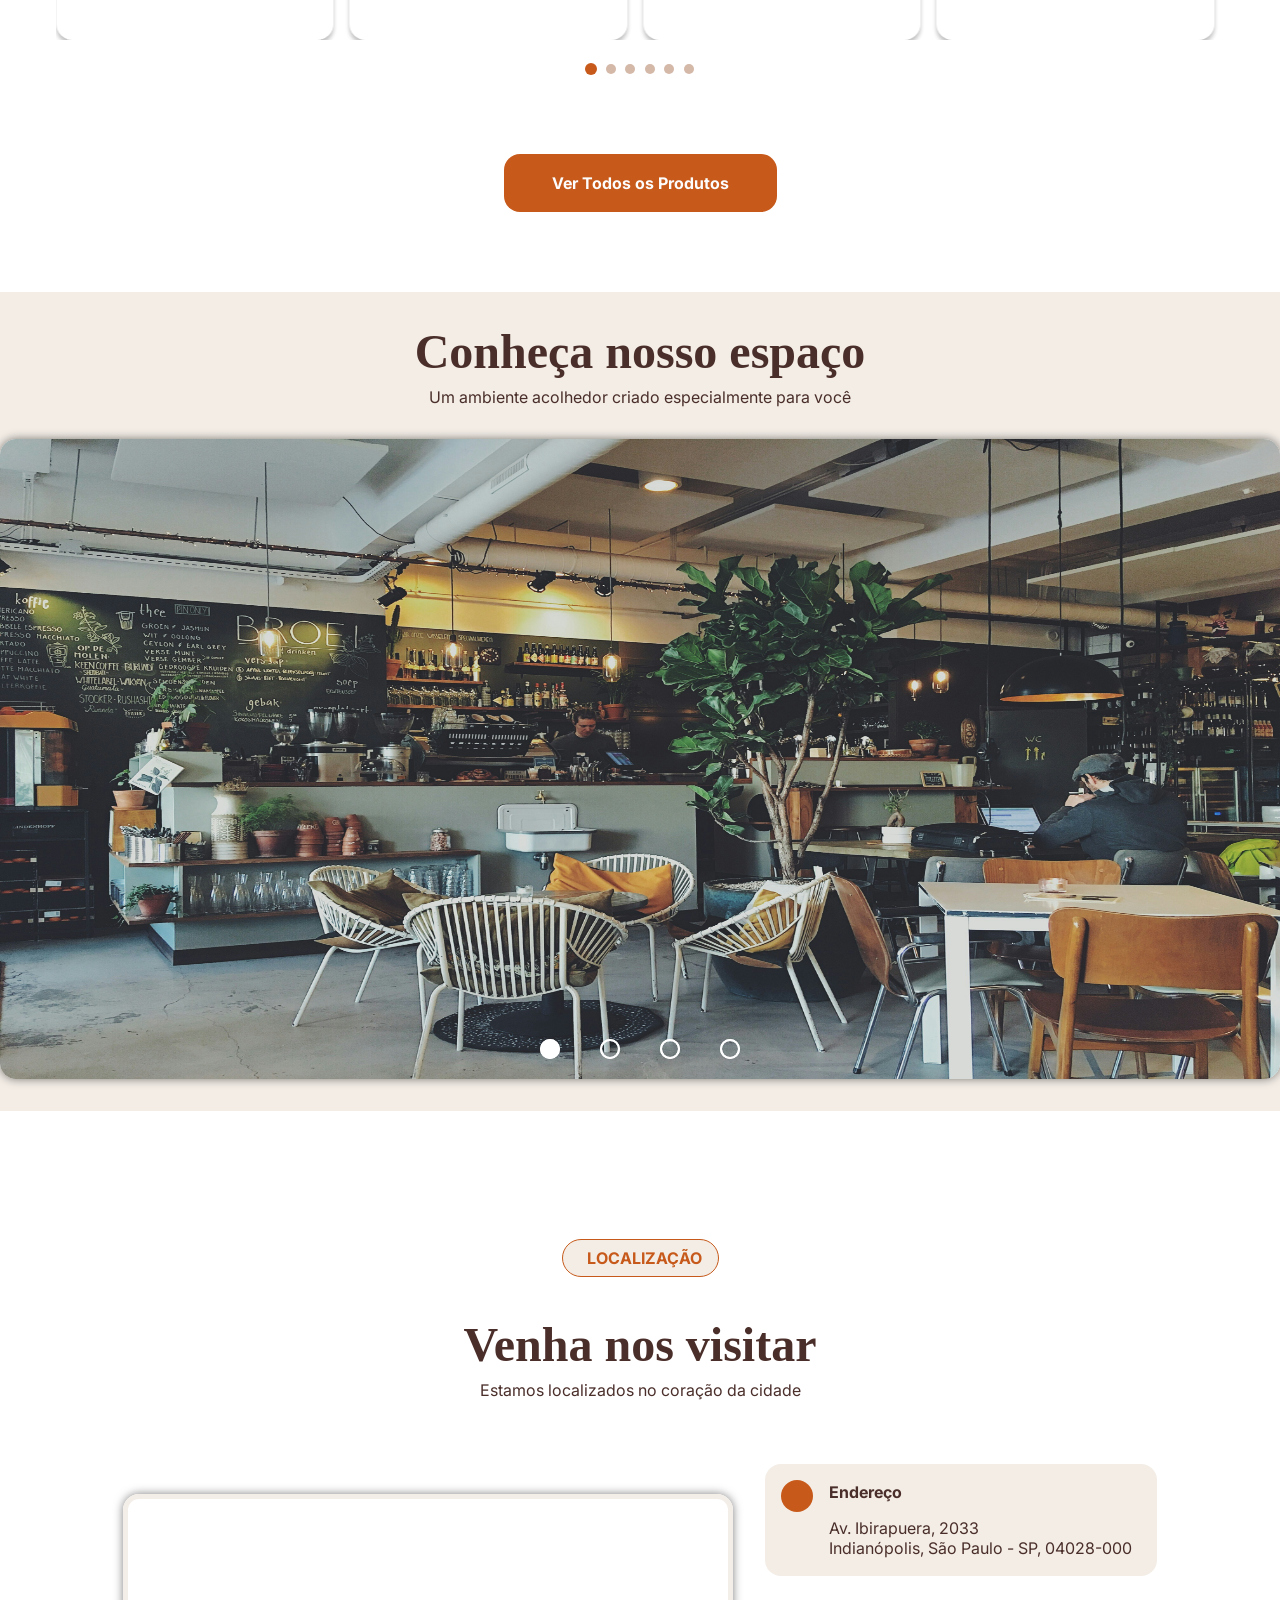
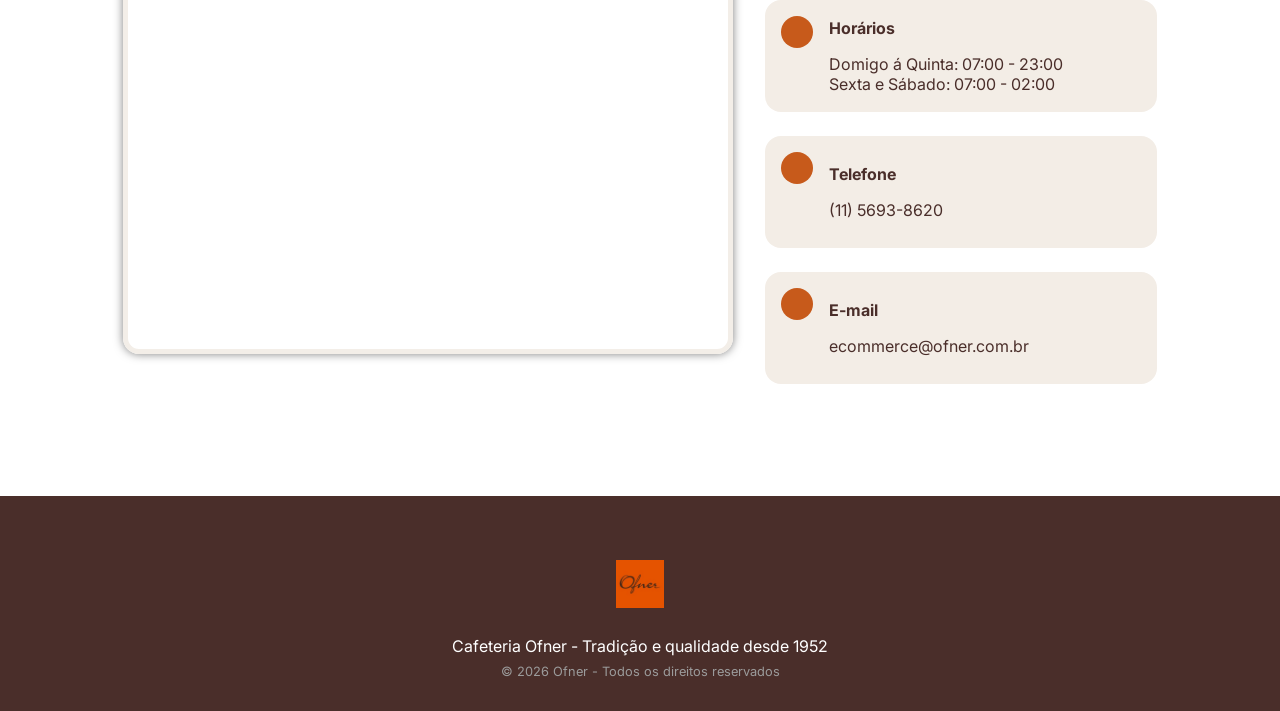
==== commit 483cb133: "Finalização dos carroseis" ====
--- a/pages/html/index.html
+++ b/pages/html/index.html
@@ -79,7 +79,6 @@
             </button>
           </div>
         </div>
-
       </nav>
     </header>
 
@@ -123,23 +122,121 @@
           </p>
         </div>
 
-        <div class="destaques-produtos">
-          <div class="slides">
-            <img
-              src="../../assets/imgs/cafe.jpg"
-              alt="Carrossel HTML CSS Imagem 1"
-            />
-            <img
-              src="../../assets/imgs/croissant.jpg"
-              alt="Carrossel HTML CSS Imagem 2"
-            />
-            <img src="assets/imgs/" alt="Carrossel HTML CSS Imagem 3" />
-          </div>
-          <button class="btn-prev">&#10094;</button>
-          <button class="btn-next">&#10095;</button>
+        <div class="produtos">
+          <div class="destaques-slider">
+            <button
+              class="destaques-slider-seta destaques-slider-seta--esquerda"
+              id="destaquesAnterior"
+            >
+              &#8249;
+            </button>
+            <div class="destaques-slider-trilha-wrapper">
+              <div class="destaques-slider-trilha" id="destaquesTrilha">
+                <!-- Cole seus cards aqui -->
+                <div class="cardapio-produtos-card">
+                  <div class="cardapio-produtos-card-img">
+                    <img
+                      src="../../assets/imgs/cardapio/cappucino.jpg"
+                      alt=""
+                    />
+                    <p>Cafés</p>
+                  </div>
+                  <p class="cardapio-produtos-card-produto">
+                    Cappuccino Clássico
+                  </p>
+                  <div class="cardapio-produtos-card-preco">
+                    <p>R$ 12.00</p>
+                    <a href="../html/cardapio.html"><i class="fa-solid fa-plus"></i> Pedir</a>
+                  </div>
+                </div>
+                <div class="cardapio-produtos-card">
+                  <div class="cardapio-produtos-card-img">
+                    <img
+                      src="../../assets/imgs/cardapio/croissant_artesanal.jpg"
+                      alt=""
+                    />
+                    <p>Doces</p>
+                  </div>
+                  <p class="cardapio-produtos-card-produto">
+                    Croissant Artesanal
+                  </p>
+                  <div class="cardapio-produtos-card-preco">
+                    <p>R$ 9.50</p>
+                    <a href="../html/cardapio.html"><i class="fa-solid fa-plus"></i> Pedir</a>
+                  </div>
+                </div>
+                <div class="cardapio-produtos-card">
+                  <div class="cardapio-produtos-card-img">
+                    <img
+                      src="../../assets/imgs/cardapio/bolo_belga.jpg"
+                      alt=""
+                    />
+                    <p>Doces</p>
+                  </div>
+                  <p class="cardapio-produtos-card-produto">
+                    Bolo de Chocolate Belga
+                  </p>
+                  <div class="cardapio-produtos-card-preco">
+                    <p>R$ 15.00</p>
+                    <a href="../html/cardapio.html"><i class="fa-solid fa-plus"></i> Pedir</a>
+                  </div>
+                </div>
+                <div class="cardapio-produtos-card">
+                  <div class="cardapio-produtos-card-img">
+                    <img src="../../assets/imgs/cardapio/expresso.jpg" alt="" />
+                    <p>Cafés</p>
+                  </div>
+                  <p class="cardapio-produtos-card-produto">Espresso Premium</p>
+                  <div class="cardapio-produtos-card-preco">
+                    <p>R$ 8.50</p>
+                    <a href="../html/cardapio.html"><i class="fa-solid fa-plus"></i> Pedir</a>
+                  </div>
+                </div>
+                <div class="cardapio-produtos-card">
+                  <div class="cardapio-produtos-card-img">
+                    <img
+                      src="../../assets/imgs/cardapio/cheesecake.jpg"
+                      alt=""
+                    />
+                    <p>Doces</p>
+                  </div>
+                  <p class="cardapio-produtos-card-produto">
+                    Cheesecake Especial
+                  </p>
+                  <div class="cardapio-produtos-card-preco">
+                    <p>R$ 16.50</p>
+                    <a href="../html/cardapio.html"><i class="fa-solid fa-plus"></i> Pedir</a>
+                  </div>
+                </div>
+                <div class="cardapio-produtos-card">
+                  <div class="cardapio-produtos-card-img">
+                    <img
+                      src="../../assets/imgs/cardapio/sanduiche.jpg"
+                      alt=""
+                    />
+                    <p>Salgados</p>
+                  </div>
+                  <p class="cardapio-produtos-card-produto">
+                    Sanduíche Premium
+                  </p>
+                  <div class="cardapio-produtos-card-preco">
+                    <p>R$ 18.50</p>
+                    <a href="../html/cardapio.html"><i class="fa-solid fa-plus"></i> Pedir</a>
+                  </div>
+                </div>
+              </div>
+            </div>
+            <button
+              class="destaques-slider-seta destaques-slider-seta--direita"
+              id="destaquesPróximo"
+            >
+              &#8250;
+            </button>
+          </div>
+          <div class="destaques-dots" id="destaquesDots"></div>
         </div>
         <button class="destaques-cardapio">
-          <a href="#">Ver Todos os Produtos</a>
+          <a href="../html/cardapio.html">Ver Todos os Produtos</a>
         </button>
       </section>
       <section class="espaco">
@@ -151,24 +248,23 @@
         </div>
         <div class="espaco-imagens">
           <div class="espaco-imagens-slides">
-            <input type="radio" name="radio-btn" id="radio1">
-            <input type="radio" name="radio-btn" id="radio2">
-            <input type="radio" name="radio-btn" id="radio3">
-            <input type="radio" name="radio-btn" id="radio4">
+            <input type="radio" name="radio-btn" id="radio1" />
+            <input type="radio" name="radio-btn" id="radio2" />
+            <input type="radio" name="radio-btn" id="radio3" />
+            <input type="radio" name="radio-btn" id="radio4" />
 
             <div class="espaco-imagens-fotos" id="first">
-              <img src="../../assets/imgs/cafeteria_img1.jpg" alt="">
+              <img src="../../assets/imgs/cafeteria_img1.jpg" alt="" />
             </div>
             <div class="espaco-imagens-fotos">
-              <img src="../../assets/imgs/cafeteria_img2.jpg" alt="">
+              <img src="../../assets/imgs/cafeteria_img2.jpg" alt="" />
             </div>
             <div class="espaco-imagens-fotos">
-              <img src="../../assets/imgs/cafeteria_img3.jpg" alt="">
+              <img src="../../assets/imgs/cafeteria_img3.jpg" alt="" />
             </div>
             <div class="espaco-imagens-fotos">
-              <img src="../../assets/imgs/cafeteria_img4.jpg" alt="">
-            </div>
-
+              <img src="../../assets/imgs/cafeteria_img4.jpg" alt="" />
+            </div>
 
             <div class="espaco-imagens-navegacao-auto">
               <div class="espaco-imagens-navegacao-auto-btn1"></div>
@@ -179,10 +275,22 @@
           </div>
 
           <div class="espaco-imagens-navegacao-manual">
-            <label for="radio1" class="espaco-imagens-navegacao-manual-btn"></label>
-            <label for="radio2" class="espaco-imagens-navegacao-manual-btn"></label>
-            <label for="radio3" class="espaco-imagens-navegacao-manual-btn"></label>
-            <label for="radio4" class="espaco-imagens-navegacao-manual-btn"></label>
+            <label
+              for="radio1"
+              class="espaco-imagens-navegacao-manual-btn"
+            ></label>
+            <label
+              for="radio2"
+              class="espaco-imagens-navegacao-manual-btn"
+            ></label>
+            <label
+              for="radio3"
+              class="espaco-imagens-navegacao-manual-btn"
+            ></label>
+            <label
+              for="radio4"
+              class="espaco-imagens-navegacao-manual-btn"
+            ></label>
           </div>
         </div>
       </section>
@@ -210,7 +318,6 @@
             ></iframe>
           </div>
           <div class="localizacao-informacoes">
-            
             <div class="localizacao-informacoes-endereco">
               <div class="localizacao-informacoes-endereco-icon">
                 <i class="fa-solid fa-location-dot"></i>
--- a/pages/css/style.css
+++ b/pages/css/style.css
@@ -12,8 +12,8 @@
   gap: 24rem;
   background-color: #f3eee8;
   position: fixed;
-  top: 0;                
-  z-index: 1000; 
+  top: 0;
+  z-index: 1000;
   width: 100%;
   box-shadow: 0px 2px 5px rgba(0, 0, 0, 0.1);
 }
@@ -26,7 +26,7 @@
   margin-bottom: 0.5rem;
 }
 
-.nav-links > li > a{
+.nav-links > li > a {
   cursor: pointer;
   color: #4a2e2a;
   font-weight: 500;
@@ -42,20 +42,19 @@
   color: #c75a1b;
 }
 
-#home > a{
+#home > a {
   color: #c75a1b;
   text-decoration: underline #c75a1b;
   text-decoration-thickness: 2px;
-  text-underline-offset: 8px; 
-}
-
-#login > a{
+  text-underline-offset: 8px;
+}
+
+#login > a {
   display: flex;
   justify-content: center;
   align-items: center;
   gap: 0.5rem;
 }
-
 
 .nav-logo > img {
   width: 2.5rem;
@@ -98,7 +97,7 @@
   padding-top: 10rem;
   padding-bottom: 10rem;
   background-image:
-    linear-gradient(rgb(74,46,42, 0.9)),
+    linear-gradient(rgb(74, 46, 42, 0.9)),
     /* Sobreposição preta 50% */ url("../../assets/imgs/fundo-home.jpeg");
   background-size: cover;
   background-position: center;
@@ -148,7 +147,7 @@
   background-color: #c75a1b;
   padding: 10px;
   border: none;
-  padding: .625rem;
+  padding: 0.625rem;
   padding-top: 1.2rem;
   padding-bottom: 1.2rem;
   padding-right: 2.5rem;
@@ -187,7 +186,7 @@
   cursor: pointer;
   border-radius: 10px;
   background-color: rgba(214, 214, 214, 0.205);
-  padding: .625rem;
+  padding: 0.625rem;
   padding-top: 1.2rem;
   padding-bottom: 1.2rem;
   padding-right: 2.5rem;
@@ -213,13 +212,12 @@
   transition: transform 0.3s ease;
 }
 
-
-
 .destaques {
   display: flex;
   flex-direction: column;
   justify-content: center;
   align-items: center;
+  width: 100%;
 }
 
 .destaques-logo {
@@ -279,63 +277,200 @@
   color: #4a2e2a;
 }
 
-.destaques-produtos {
-  max-width: 400px;
+.produtos {
+  display: flex;
+  flex-direction: column;
+  align-items: center;
+  gap: 1.5rem;
+  width: 100%;
+  margin: 0 auto;
+  padding-top: 5rem;
+  padding-bottom: 5rem;
+}
+
+/* ── Slider ── */
+.destaques-slider {
+  display: flex;
+  align-items: center;
+  gap: 1rem;
+  width: 100%;
+  height: 100%;
+}
+
+.destaques-slider-trilha-wrapper {
   overflow: hidden;
-  border-radius: 10px;
-  box-shadow: 0 0 10px rgba(0,0,0,0.25);
-}
-
-.destaques-produtos button {
+  flex: 1;
+  height: 100%;
+  width: 100%;
+}
+
+.destaques-slider-trilha {
+  display: flex;
+  gap: 1rem; /* ← era 1.2rem */
+  align-items: stretch;
+  transition: transform 0.5s cubic-bezier(0.4, 0, 0.2, 1);
+  will-change: transform;
+  width: 100%;
+  height: 100%;
+  flex-shrink: 0;
+}
+
+/* ── Setas ── */
+.destaques-slider-seta {
+  background: white;
+  border: none;
+  border-radius: 50%;
+  width: 40px;
+  height: 40px;
+  font-size: 1.6rem;
+  cursor: pointer;
+  box-shadow: 0 2px 12px rgba(0, 0, 0, 0.15);
+  display: flex;
+  align-items: center;
+  justify-content: center;
+  flex-shrink: 0;
+  color: #333;
+  transition:
+    background 0.2s,
+    box-shadow 0.2s;
+}
+
+.destaques-slider-seta:hover {
+  background: #f0f0f0;
+  box-shadow: 0 4px 16px rgba(0, 0, 0, 0.2);
+}
+
+/* ── Cards ── */
+.cardapio-produtos-card {
+  flex: 0 0 calc((100% - 3 * 1.2rem) / 4);
+  width: 10rem;
+  display: flex;
+  justify-content: flex-start;
+  align-items: center;
+  flex-direction: column;
+  max-height: 25rem;
+  background-color: white;
+  border-radius: 1rem;
+  box-shadow: 0px 4px 4px rgba(0, 0, 0, 0.25);
+}
+
+.cardapio-produtos-card-img {
+  width: 100%;
+  height: 60%;
+  display: flex;
+  justify-content: center;
+  align-items: center;
+  border-radius: 1rem 1rem 0 0;
+  position: relative;
+}
+
+.cardapio-produtos-card-img > img {
+  width: 100%;
+  height: 100%;
+  object-fit: cover;
+  border-radius: 1rem 1rem 0 0;
+}
+
+.cardapio-produtos-card-img > p {
   position: absolute;
-  transform: translateY(-50%);
-  width: 35px;
-  height: 35px;
+  top: 1rem;
+  right: 1rem;
+  align-self: flex-start;
+  color: white;
+  font-family: inter;
+  font-weight: 600;
+  font-size: 0.75rem;
+  background-color: #c75a1b;
+  padding-top: 0.5rem;
+  padding-bottom: 0.5rem;
+  padding-right: 1rem;
+  padding-left: 1rem;
+  border-radius: 10rem;
+}
+
+.cardapio-produtos-card-produto {
+  font-family: playfair;
+  font-weight: 500;
+  font-size: 1.4rem;
+  color: #4a2e2a;
+  text-align: left;
+  margin-top: 1rem;
+  margin-bottom: 2rem;
+  width: 85%;
+}
+
+.cardapio-produtos-card-preco {
+  display: flex;
+  justify-content: center;
+  align-items: center;
+  gap: 0.5rem;
+  margin-bottom: 0.5rem;
+}
+
+.cardapio-produtos-card-preco > p {
+  font-family: inter;
+  font-weight: 700;
+  font-size: 1.5rem;
+  color: #c75a1b;
+  text-align: left;
+}
+
+.cardapio-produtos-card-preco > a {
+  background-image: linear-gradient(
+    105deg,
+    rgb(199, 90, 27) 0%,
+    rgb(169, 113, 66) 100%);
+  border-radius: 1rem;
+  padding-top: 0.75rem;
+  padding-bottom: 0.75rem;
+  padding-right: 1.5rem;
+  padding-left: 1.5rem;
+  color: white;
+  font-size: 0.9rem;
+  font-family: inter;
+  font-weight: 600;
+  border: none;
+  text-decoration: none;
+  cursor: pointer;
+}
+
+/* ── Dots ── */
+.destaques-dots {
+  display: flex;
+  gap: 0.6rem;
+  align-items: center;
+}
+
+.destaques-dot {
+  width: 10px;
+  height: 10px;
   border-radius: 50%;
+  background: #d4b8a8;
   border: none;
+  cursor: pointer;
+  transition:
+    background 0.3s,
+    transform 0.3s;
+}
+
+.destaques-dot--ativo {
   background: #c75a1b;
-  color: white;
-  font-size: 20px;
-  cursor: pointer;
-  transition: background-color 0.2s ease;
-}
-
-.destaques-produtos .btn-prev { 
-  left: 250px;
-}
-.destaques-produtos .btn-next { 
-  right: 250px;
-}
-
-.destaques-produtos button:hover {
-    background: #c75a1b;
-}
-
-.slides {
-  display: flex;
-  transition: transform 0.5s ease-in-out;
-}
-
-.slides img {
-  max-width: 100%;
-  object-fit: contain;
-  display: block;
-}
-
-.destaques-cardapio{
+  transform: scale(1.2);
+}
+
+.destaques-cardapio {
   border: 1px #c75a1b;
   width: fit-content;
   margin: auto;
   border-radius: 1rem;
   background-color: #c75a1b;
-  padding: .625rem;
+  padding: 0.625rem;
   padding-top: 1.2rem;
   padding-bottom: 1.2rem;
   padding-right: 3rem;
   padding-left: 3rem;
- 
-}
-.destaques-cardapio>a{
+}
+.destaques-cardapio > a {
   color: #fdfdfd;
   font-size: 1rem;
   text-align: center;
@@ -343,8 +478,6 @@
   text-decoration: none;
   font-weight: bold;
 }
-
-
 
 .espaco {
   display: flex;
@@ -396,7 +529,7 @@
   height: 100%;
 }
 
-.espaco-imagens-slides input{
+.espaco-imagens-slides input {
   display: none;
 }
 
@@ -409,10 +542,9 @@
 .espaco-imagens-fotos img {
   width: 80rem;
   height: 40rem;
-
-}
-
-.espaco-imagens-navegacao-manual{
+}
+
+.espaco-imagens-navegacao-manual {
   position: absolute;
   width: 80rem;
   margin-top: -40px;
@@ -420,7 +552,7 @@
   justify-content: center;
 }
 
-.espaco-imagens-navegacao-manual-btn{
+.espaco-imagens-navegacao-manual-btn {
   border: 2px solid white;
   padding: 0.5rem;
   border-radius: 10px;
@@ -428,40 +560,39 @@
   transition: 1s;
 }
 
-.espaco-imagens-navegacao-manual-btn:not(:last-child){
+.espaco-imagens-navegacao-manual-btn:not(:last-child) {
   margin-right: 40px;
 }
 
-.espaco-imagens-navegacao-manual-btn:hover{
+.espaco-imagens-navegacao-manual-btn:hover {
   background-color: white;
 }
 
-#radio1:checked ~ #first{
+#radio1:checked ~ #first {
   margin-left: 0;
 }
 
-#radio2:checked ~ #first{
+#radio2:checked ~ #first {
   margin-left: -25%;
 }
 
-#radio3:checked ~ #first{
+#radio3:checked ~ #first {
   margin-left: -50%;
 }
 
-#radio4:checked ~ #first{
+#radio4:checked ~ #first {
   margin-left: -75%;
 }
 
-
-.espaco-imagens-navegacao-auto div{
-  border: 2px solid red;
+.espaco-imagens-navegacao-auto div {
+  border: 2px solid white;
   padding: 0.5rem;
   border-radius: 10px;
   cursor: pointer;
   transition: 1s;
 }
 
-.espaco-imagens-navegacao-auto{
+.espaco-imagens-navegacao-auto {
   position: absolute;
   width: 80rem;
   margin-top: 37.5rem;
@@ -469,29 +600,35 @@
   justify-content: center;
 }
 
-.espaco-imagens-navegacao-auto div:not(:last-child){
+.espaco-imagens-navegacao-auto div:not(:last-child) {
   margin-right: 40px;
 }
 
-#radio1:checked ~ .espaco-imagens-navegacao-auto .espaco-imagens-navegacao-auto-btn1{
+#radio1:checked
+  ~ .espaco-imagens-navegacao-auto
+  .espaco-imagens-navegacao-auto-btn1 {
   background-color: white;
 }
 
-#radio2:checked ~ .espaco-imagens-navegacao-auto .espaco-imagens-navegacao-auto-btn2{
+#radio2:checked
+  ~ .espaco-imagens-navegacao-auto
+  .espaco-imagens-navegacao-auto-btn2 {
   background-color: white;
 }
 
-#radio3:checked ~ .espaco-imagens-navegacao-auto .espaco-imagens-navegacao-auto-btn3{
+#radio3:checked
+  ~ .espaco-imagens-navegacao-auto
+  .espaco-imagens-navegacao-auto-btn3 {
   background-color: white;
 }
 
-#radio4:checked ~ .espaco-imagens-navegacao-auto .espaco-imagens-navegacao-auto-btn4{
+#radio4:checked
+  ~ .espaco-imagens-navegacao-auto
+  .espaco-imagens-navegacao-auto-btn4 {
   background-color: white;
 }
 
-
-
-.localizacao{
+.localizacao {
   display: flex;
   justify-content: center;
   align-items: center;
@@ -576,7 +713,7 @@
   box-shadow: 0px 0px 10px 0px rgba(0, 0, 0, 0.5);
 }
 
-.localizacao-gps>iframe{
+.localizacao-gps > iframe {
   border-radius: 1rem;
 }
 
@@ -605,7 +742,6 @@
 }
 
 .localizacao-informacoes-endereco-icon {
-  
   background-color: #c75a1b;
   color: white;
   font-size: 1rem;
@@ -629,13 +765,13 @@
   font-size: 1rem;
   font-family: inter;
   margin-bottom: 1rem;
-  color:#4a2e2a;
+  color: #4a2e2a;
 }
 
 .localizacao-informacoes-endereco-texto-p {
   font-size: 1rem;
   font-family: inter;
-  color:#4a2e2a;
+  color: #4a2e2a;
 }
 
 .localizacao-informacoes-horario {
@@ -655,7 +791,6 @@
 }
 
 .localizacao-informacoes-horario-icon {
-  
   background-color: #c75a1b;
   padding: 1rem;
   color: white;
@@ -679,13 +814,13 @@
   font-size: 1rem;
   font-family: inter;
   margin-bottom: 1rem;
-  color:#4a2e2a;
+  color: #4a2e2a;
 }
 
 .localizacao-informacoes-horario-texto-p {
   font-size: 1rem;
   font-family: inter;
-  color:#4a2e2a;
+  color: #4a2e2a;
 }
 
 .localizacao-informacoes-telefone {
@@ -705,7 +840,6 @@
 }
 
 .localizacao-informacoes-telefone-icon {
-  
   background-color: #c75a1b;
   padding: 1rem;
   color: white;
@@ -729,13 +863,13 @@
   font-size: 1rem;
   font-family: inter;
   margin-bottom: 1rem;
-  color:#4a2e2a;
+  color: #4a2e2a;
 }
 
 .localizacao-informacoes-telefone-texto-p {
   font-size: 1rem;
   font-family: inter;
-  color:#4a2e2a;
+  color: #4a2e2a;
 }
 
 .localizacao-informacoes-email {
@@ -755,7 +889,6 @@
 }
 
 .localizacao-informacoes-email-icon {
-  
   background-color: #c75a1b;
   padding: 1rem;
   color: white;
@@ -779,16 +912,14 @@
   font-size: 1rem;
   font-family: inter;
   margin-bottom: 1rem;
-  color:#4a2e2a;
+  color: #4a2e2a;
 }
 
 .localizacao-informacoes-email-texto-p {
   font-size: 1rem;
   font-family: inter;
-  color:#4a2e2a;
-}
-
-
+  color: #4a2e2a;
+}
 
 .rodape {
   display: flex;
@@ -841,91 +972,87 @@
 }
 
 .submit {
-  
-}
-
-.nav-mobile{
-      display: none;
-    }
-
+}
+
+.nav-mobile {
+  display: none;
+}
 
 /* RESPOSIVIDADE EMBAIXO */
 
-
 /* mobile */
-@media (min-width: 320px)  and (max-width: 430px){
-    /* barra de navegacao e parte principal */
-  
-    *{
-      overflow-x: hidden;
-    }
-  
-    .nav-pc{
-      display: none;
-    }
-
-    .nav-mobile{
-      display: block;
-    }
-
-    .nav-mobile .nav-mobile-links{
-      display: none;
-    }
-
-    .apresentacao-logo img{
-      width: 100px;
-      height: 100px;
-    }
-    .apresentacao-text-titulo{
-      font-size: 30px;
-      width: 70%;
-    }
-    .apresentacao-text-p{
-      font-size: 15px;
-      text-align: center;
-      padding: 0;
-      width: 70%;
-    }
-
-    /* .apresentacao-button-cardapio{
+@media (min-width: 320px) and (max-width: 430px) {
+  /* barra de navegacao e parte principal */
+
+  * {
+    overflow-x: hidden;
+  }
+
+  .nav-pc {
+    display: none;
+  }
+
+  .nav-mobile {
+    display: block;
+  }
+
+  .nav-mobile .nav-mobile-links {
+    display: none;
+  }
+
+  .apresentacao-logo img {
+    width: 100px;
+    height: 100px;
+  }
+  .apresentacao-text-titulo {
+    font-size: 30px;
+    width: 70%;
+  }
+  .apresentacao-text-p {
+    font-size: 15px;
+    text-align: center;
+    padding: 0;
+    width: 70%;
+  }
+
+  /* .apresentacao-button-cardapio{
     } */
 
-    .apresentacao-button-pedido{
-      margin-bottom: 1rem;
-    }
-
-    .apresentacao-button{
-      display: grid;
-      columns: 1; 
-      align-items: center;
-      justify-content: center; 
-    }
-
-    /* destaques */
-
-    .destaques-textos-p{
-      width: 90%;
-    }
-
-
-    /* venha nos visitar */
-
-    .localizacao-textos-titulo{
-      font-size: 40px;
-    }
-
-    .localizacao-mapa{
-      display:block;
-    }
-
-    .localizacao-gps{
-      width: 500px;
-      height: 350px;
-    }
-
-    .localizacao-informacoes{
-      margin-top: 30px;
-      width: 16rem;
-      height: 40rem;
-    }
-}+  .apresentacao-button-pedido {
+    margin-bottom: 1rem;
+  }
+
+  .apresentacao-button {
+    display: grid;
+    columns: 1;
+    align-items: center;
+    justify-content: center;
+  }
+
+  /* destaques */
+
+  .destaques-textos-p {
+    width: 90%;
+  }
+
+  /* venha nos visitar */
+
+  .localizacao-textos-titulo {
+    font-size: 40px;
+  }
+
+  .localizacao-mapa {
+    display: block;
+  }
+
+  .localizacao-gps {
+    width: 500px;
+    height: 350px;
+  }
+
+  .localizacao-informacoes {
+    margin-top: 30px;
+    width: 16rem;
+    height: 40rem;
+  }
+}
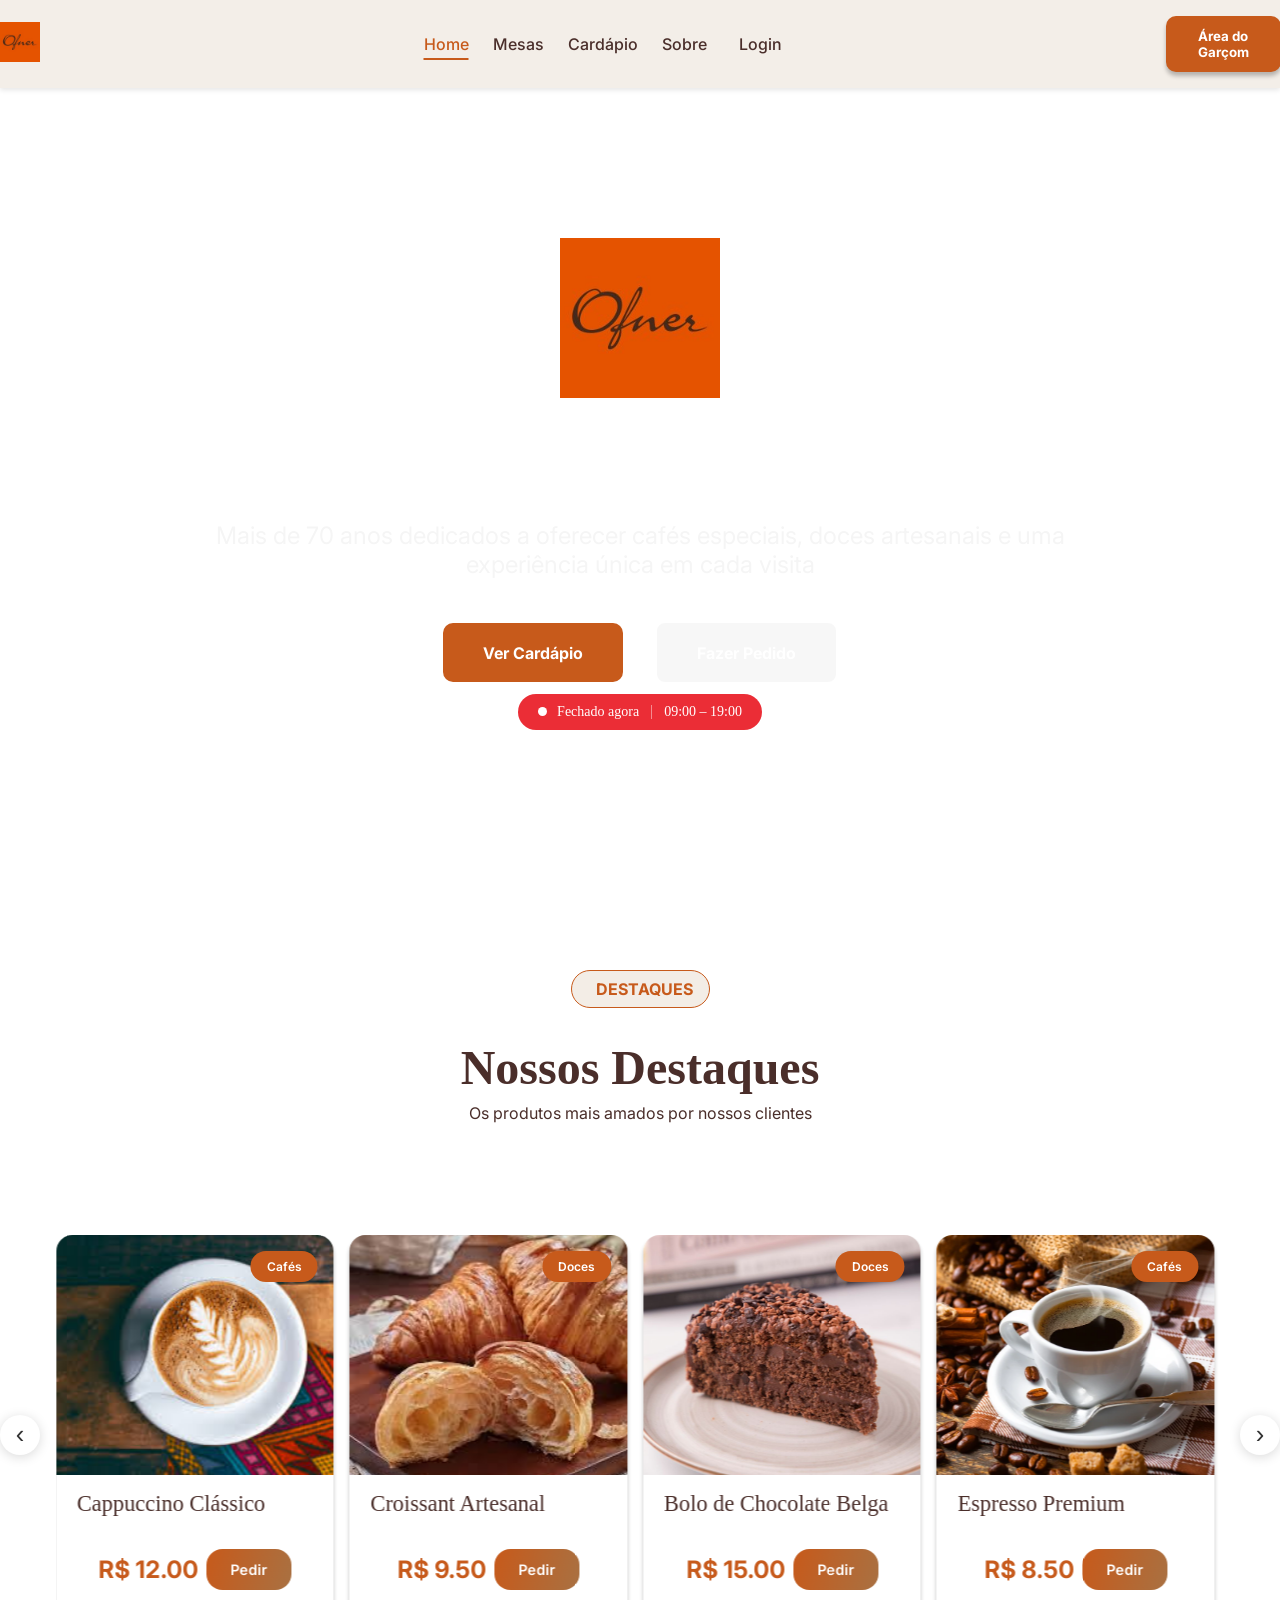
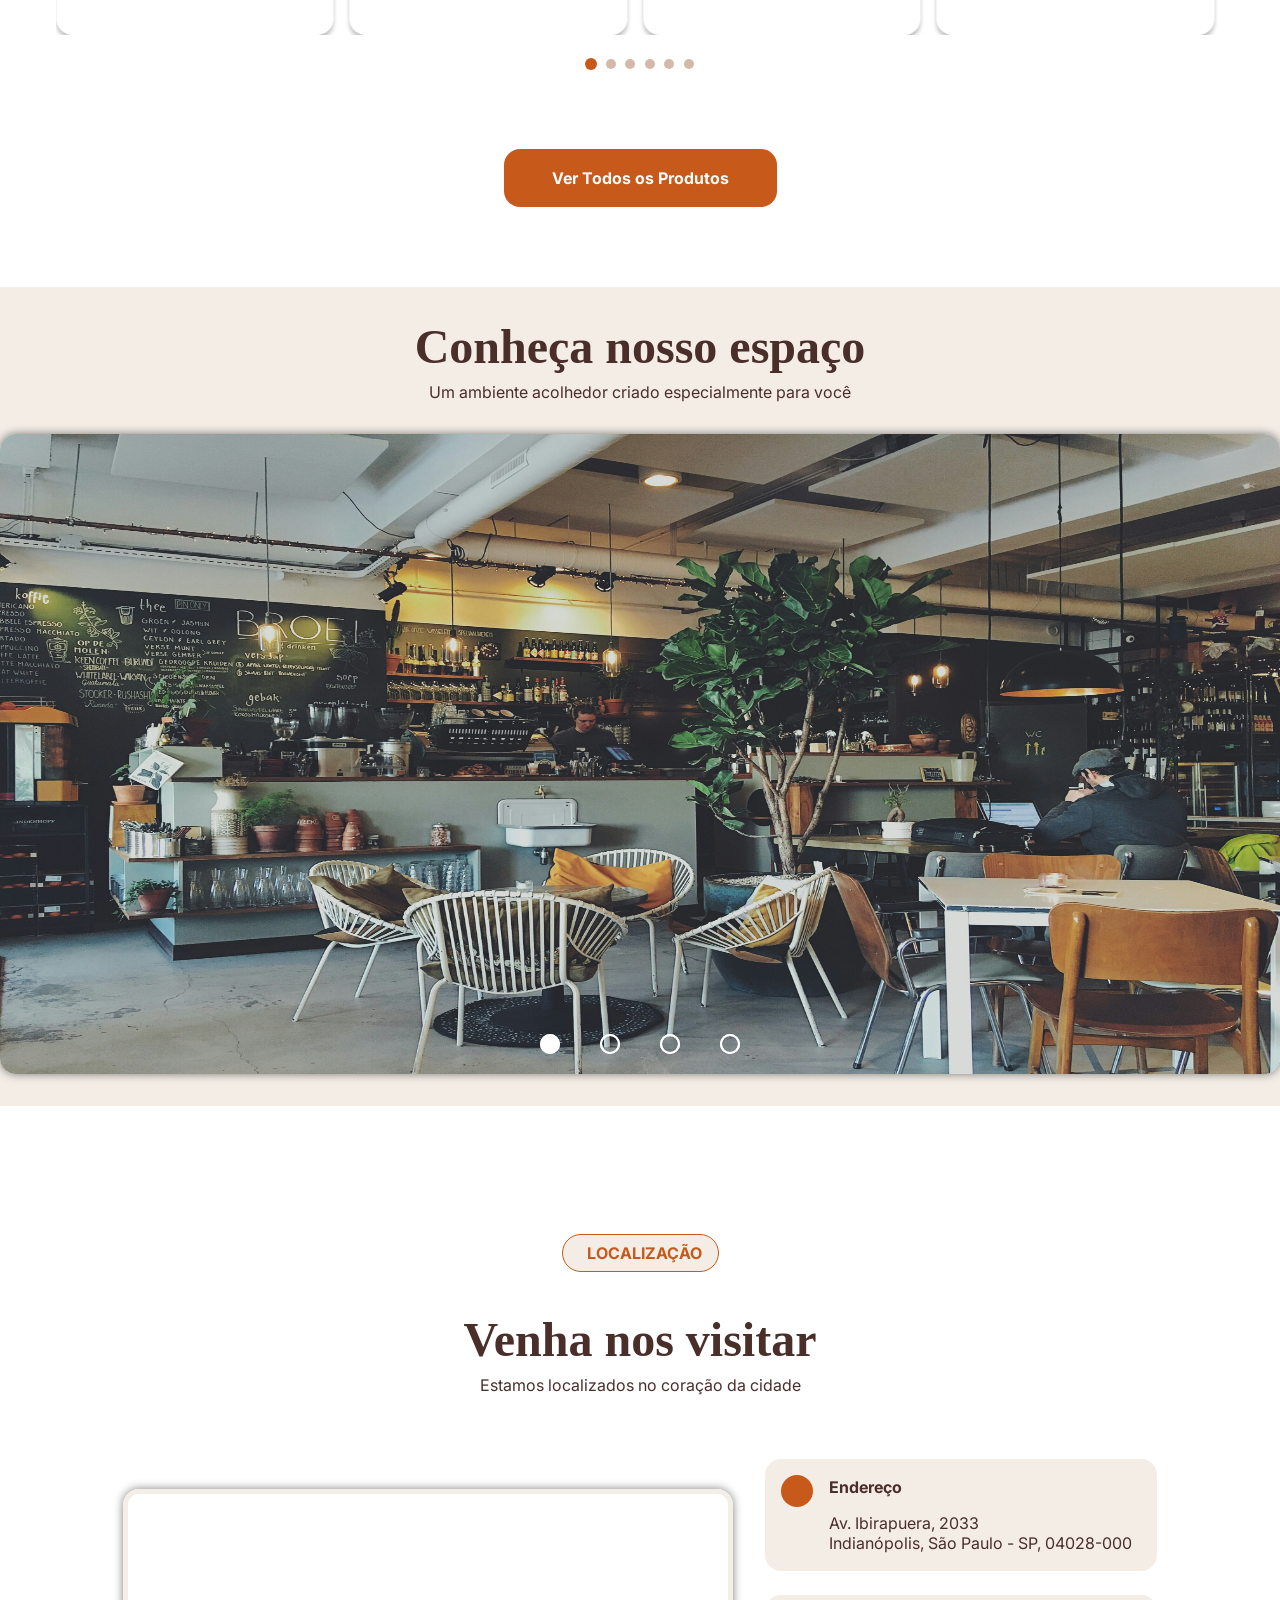
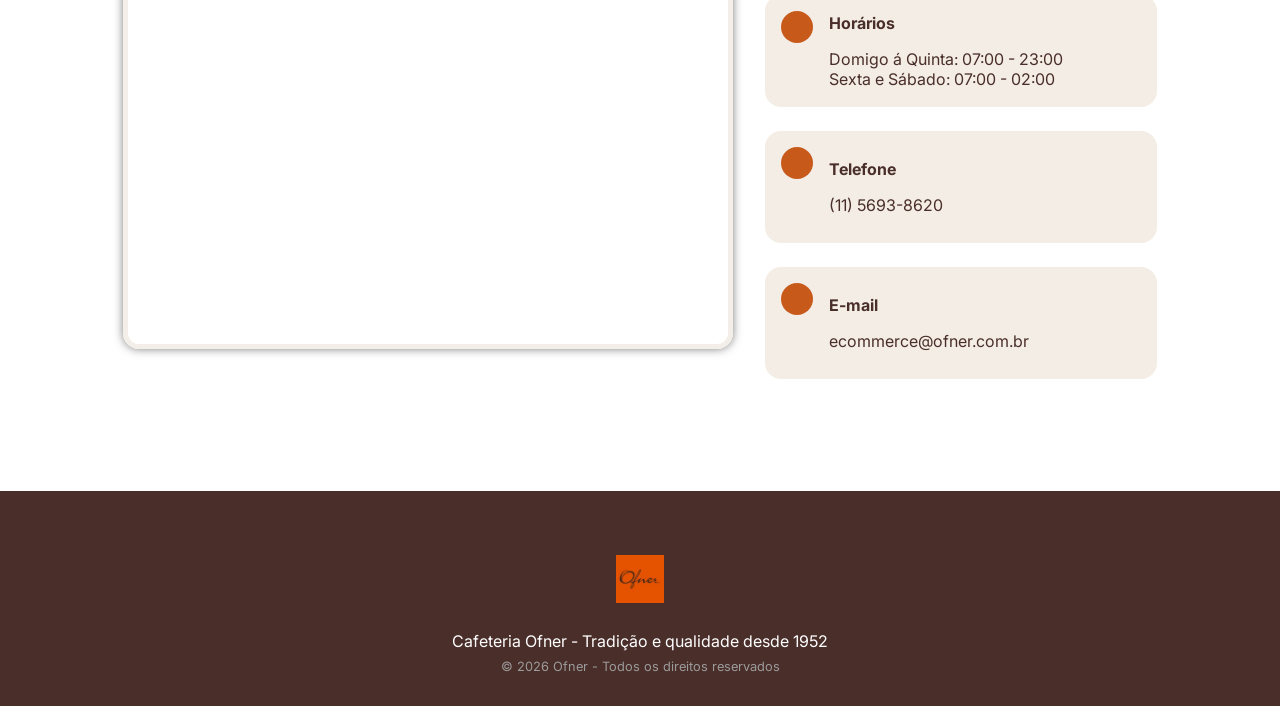
==== commit b04458de: "Finalização para a segunda entrega" ====
--- a/pages/html/index.html
+++ b/pages/html/index.html
@@ -104,9 +104,12 @@
             <a href="#">Fazer Pedido</a>
           </button>
         </div>
-        <div class="apresentacao-horario">
-          <p>---- agora • 09:00 - 19:00</p>
-        </div>
+         <div id="status-badge" class="status-badge">
+    <span class="dot"></span>
+    <span id="status-text">Carregando...</span>
+    <span class="divider"></span>
+    <span id="hours-text">09:00 – 19:00</span>
+  </div>
       </section>
       <section class="destaques">
         <div class="destaques-logo">
--- a/pages/css/style.css
+++ b/pages/css/style.css
@@ -169,19 +169,56 @@
   font-weight: 700;
 }
 
-.apresentacao-horario {
-  background-color: #eb2c35;
-  border: #eb2c35 10px solid;
+.status-badge {
+  display: inline-flex;
+  align-items: center;
+  gap: 10px;
+  background: #EB2D36;
+  color: #fff;
+  font-size: 14px;
+  font-weight: 500;
+  padding: 10px 20px;
   border-radius: 50px;
-  padding-left: 25px;
-  padding-right: 25px;
-  align-items: center;
-}
-.apresentacao-horario p {
-  color: white;
-  font-size: 18px;
-  font-weight: 700;
-}
+  user-select: none;
+  transition: background 0.4s ease;
+}
+ 
+.status-badge.open {
+  background: #09BB4D;
+}
+ 
+.dot {
+  width: 9px;
+  height: 9px;
+  border-radius: 50%;
+  background: #fff;
+  flex-shrink: 0;
+  animation: pulse-closed 1.8s infinite;
+}
+ 
+.status-badge.open .dot {
+  animation: pulse-open 1.8s infinite;
+}
+ 
+.divider {
+  display: inline-block;
+  width: 1px;
+  height: 14px;
+  background: rgba(255, 255, 255, 0.45);
+  margin: 0 2px;
+}
+ 
+@keyframes pulse-closed {
+  0%, 100% { opacity: 1; transform: scale(1); }
+  50%       { opacity: 0.5; transform: scale(0.8); }
+}
+ 
+@keyframes pulse-open {
+  0%, 100% { opacity: 1; transform: scale(1); }
+  50%       { opacity: 0.6; transform: scale(1.3); }
+}
+
+
 .apresentacao-button-pedido {
   cursor: pointer;
   border-radius: 10px;
